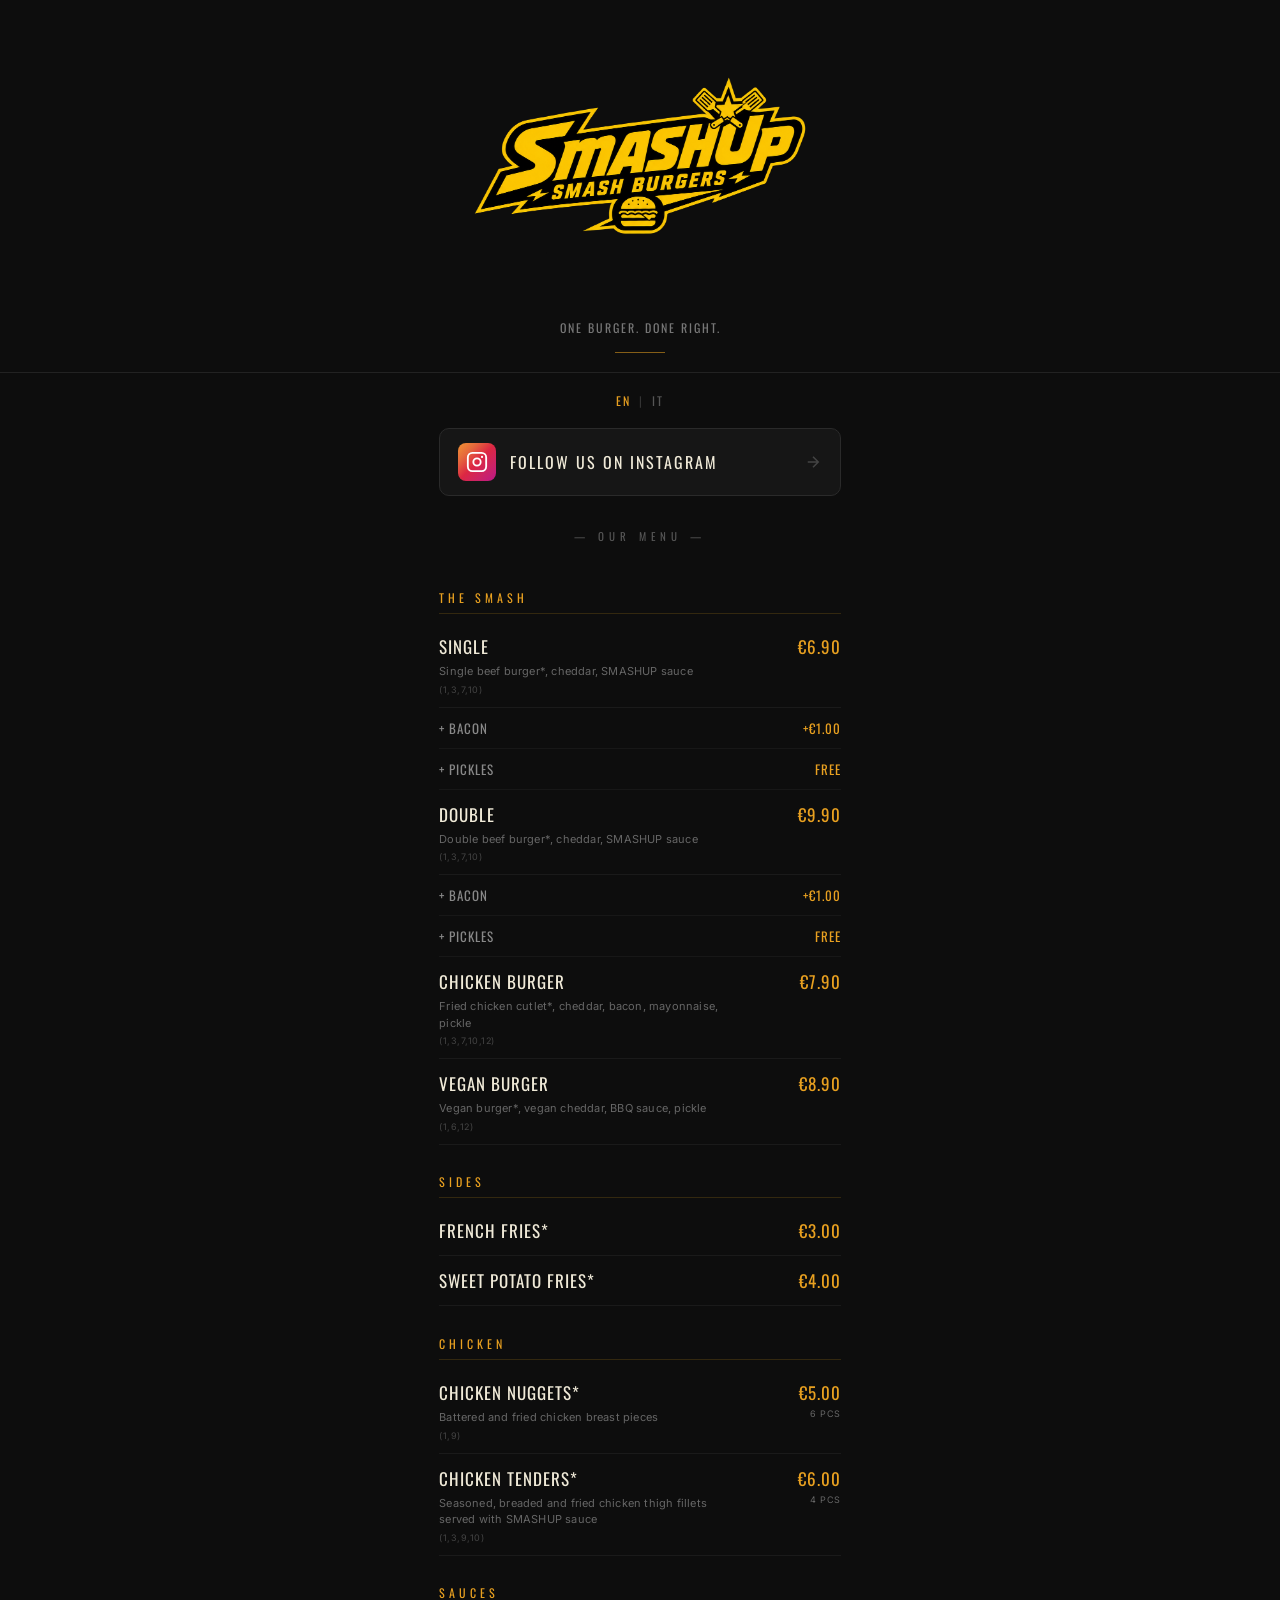
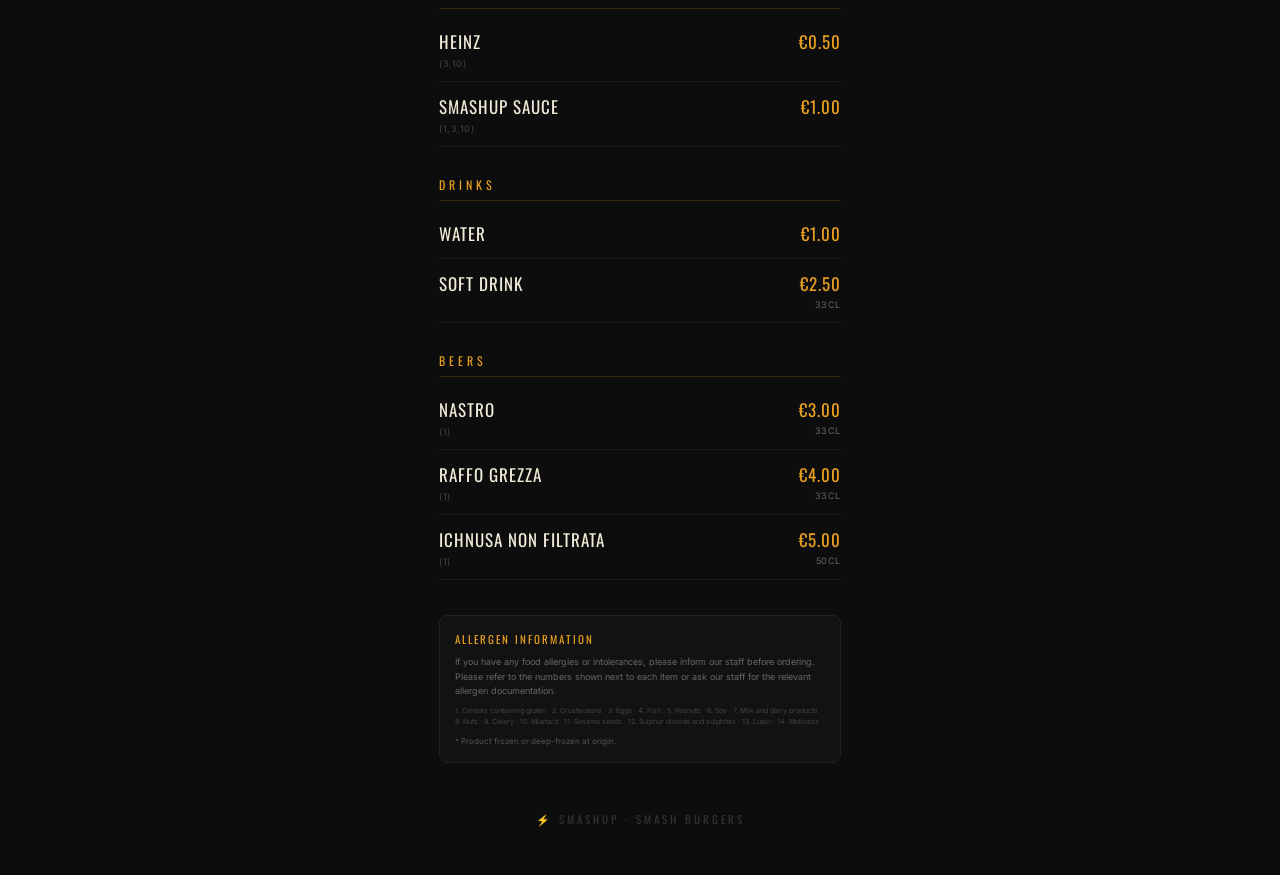
==== index.html @ f59c8214 "Update index.html" ====
<!DOCTYPE html>
<html lang="en">
<head>
  <!-- Google tag (gtag.js) -->
<script async src="https://www.googletagmanager.com/gtag/js?id=G-MH61ZCXM0J"></script>

<script>
  window.dataLayer = window.dataLayer || [];

  function gtag(){
    dataLayer.push(arguments);
  }

  gtag('js', new Date());
  gtag('config', 'G-MH61ZCXM0J');
</script>
  <meta charset="UTF-8" />
  <meta name="viewport" content="width=device-width, initial-scale=1.0" />

  <title>SmashUp — Smash Burgers</title>

  <meta
    name="description"
    content="SmashUp Smash Burgers — Menu and contacts"
  />

  <link rel="preconnect" href="https://fonts.googleapis.com" />
  <link rel="preconnect" href="https://fonts.gstatic.com" crossorigin />

  <link
    href="https://fonts.googleapis.com/css2?family=Oswald:wght@500;600;700&family=Inter:wght@400;500&display=swap"
    rel="stylesheet"
  />

  <style>

    /* =========================
       BASE
    ========================= */

    * {
      margin: 0;
      padding: 0;
      box-sizing: border-box;
    }

    html {
      scroll-behavior: smooth;
    }

    body {
      background: #0d0d0d;
      color: #f0ead8;
      font-family: 'Inter', sans-serif;
      min-height: 100vh;
      padding-bottom: 3rem;
    }


    /* =========================
       HERO / LOGO
    ========================= */

    .hero {
      text-align: center;
      padding: 0.5rem 1.2rem 1.2rem;
      border-bottom: 1px solid #222;
      overflow: hidden;
    }

    .main-logo {
      display: block;
      width: min(92%, 390px);
      height: auto;
      margin: -45px auto -55px;
      object-fit: contain;
    }

    .tagline {
      font-family: 'Oswald', sans-serif;
      font-size: 12px;
      color: #777;
      margin-top: 0;
      letter-spacing: 2px;
      text-transform: uppercase;
    }

    .divider {
      width: 50px;
      height: 1px;
      background: #e8a020;
      opacity: 0.55;
      margin: 1rem auto 0;
    }


    /* =========================
       LANGUAGE SWITCH
    ========================= */

    .language-switch {
      display: flex;
      justify-content: center;
      align-items: center;
      gap: 8px;
      margin: 1.2rem auto 0;

      font-family: 'Oswald', sans-serif;
      font-size: 12px;
      letter-spacing: 2px;
    }

    .lang-btn {
      background: transparent;
      border: none;
      color: #555;

      font-family: 'Oswald', sans-serif;
      font-size: 12px;
      letter-spacing: 2px;

      cursor: pointer;

      transition: color 0.2s;
    }

    .lang-btn:hover,
    .lang-btn.active {
      color: #e8a020;
    }

    .lang-separator {
      color: #333;
    }


    /* =========================
       LINKS
    ========================= */

    .links {
      max-width: 440px;
      margin: 1.2rem auto 0;
      padding: 0 1.2rem;

      display: flex;
      flex-direction: column;
      gap: 12px;
    }

    .btn {
      display: flex;
      align-items: center;
      gap: 14px;

      background: #161616;
      border: 1px solid #2a2a2a;
      border-radius: 10px;

      padding: 14px 18px;

      text-decoration: none;
      color: #f0ead8;

      transition:
        border-color 0.2s,
        background 0.2s,
        transform 0.2s;
    }

    .btn:hover {
      border-color: #e8a020;
      background: #1b1b1b;
      transform: translateY(-1px);
    }

    .btn-icon {
      width: 38px;
      height: 38px;
      border-radius: 8px;

      display: flex;
      align-items: center;
      justify-content: center;

      flex-shrink: 0;
    }

    .btn-icon.ig {
      background: linear-gradient(
        135deg,
        #f09433,
        #e6683c,
        #dc2743,
        #cc2366,
        #bc1888
      );
    }

    .btn-label {
      font-family: 'Oswald', sans-serif;
      font-size: 16px;
      letter-spacing: 2px;
      flex: 1;
    }

    .btn-arrow {
      color: #444;
      transition: color 0.2s;
    }

    .btn:hover .btn-arrow {
      color: #e8a020;
    }


    /* =========================
       MENU
    ========================= */

    .menu-wrap {
      max-width: 440px;
      margin: 0 auto;
      padding: 0 1.2rem;
    }

    .section-label {
      text-align: center;

      font-family: 'Oswald', sans-serif;
      font-size: 11px;
      letter-spacing: 5px;

      color: #555;

      padding: 2rem 0 1rem;
    }

    .category {
      font-family: 'Oswald', sans-serif;
      font-size: 12px;
      letter-spacing: 4px;

      color: #e8a020;

      margin: 1.8rem 0 0.5rem;
      padding-bottom: 7px;

      border-bottom: 1px solid #33280f;
    }

    .item {
      display: flex;
      justify-content: space-between;
      align-items: flex-start;

      gap: 15px;

      padding: 12px 0;

      border-bottom: 1px solid #1a1a1a;
    }

    .item-info {
      flex: 1;
    }

    .item-name {
      font-family: 'Oswald', sans-serif;
      font-size: 17px;
      letter-spacing: 1px;

      color: #f0ead8;
    }

    .item-desc {
      font-size: 11px;
      color: #666;

      margin-top: 4px;

      letter-spacing: 0.2px;
      line-height: 1.5;

      max-width: 300px;
    }

    .allergens {
      font-size: 9px;
      color: #444;

      margin-top: 4px;

      letter-spacing: 0.5px;
    }

    .item-price {
      font-family: 'Oswald', sans-serif;
      font-size: 17px;

      color: #e8a020;

      letter-spacing: 1px;

      flex-shrink: 0;
      white-space: nowrap;
    }

    .item-qty {
      display: block;

      font-family: 'Inter', sans-serif;
      font-size: 9px;

      color: #666;

      text-align: right;

      margin-top: 3px;

      letter-spacing: 0.5px;
    }


    /* =========================
       EXTRAS
    ========================= */

    .extra-row {
      display: flex;
      justify-content: space-between;
      align-items: center;

      font-family: 'Oswald', sans-serif;
      font-size: 13px;

      color: #888;

      padding: 10px 0;

      border-bottom: 1px solid #171717;

      letter-spacing: 1px;
    }

    .extra-price {
      color: #e8a020;
    }


    /* =========================
       ALLERGEN INFO
    ========================= */

    .allergen-box {
      margin-top: 2.2rem;

      padding: 15px;

      background: #121212;

      border: 1px solid #222;
      border-radius: 8px;
    }

    .allergen-title {
      font-family: 'Oswald', sans-serif;

      color: #e8a020;

      font-size: 11px;
      letter-spacing: 2px;

      margin-bottom: 8px;
    }

    .allergen-text {
      color: #666;

      font-size: 9px;
      line-height: 1.6;
    }

    /* Legenda più piccola */

    .allergen-legend {
      color: #444;

      font-size: 7px;
      line-height: 1.45;

      margin-top: 8px;

      letter-spacing: 0;
    }

    .frozen-note {
      color: #555;

      font-size: 8px;
      line-height: 1.4;

      margin-top: 9px;
    }


    /* =========================
       FOOTER
    ========================= */

    footer {
      text-align: center;

      margin-top: 3rem;

      font-family: 'Oswald', sans-serif;
      font-size: 11px;

      letter-spacing: 3px;

      color: #333;
    }

    footer span {
      color: #e8a020;
    }


    /* =========================
       MOBILE
    ========================= */

    @media (max-width: 480px) {

      .hero {
        padding-top: 0.3rem;
      }

      .main-logo {
        width: 92%;
        max-width: 370px;

        margin: -40px auto -55px;
      }

      .menu-wrap,
      .links {
        padding-left: 1rem;
        padding-right: 1rem;
      }

      .item-desc {
        max-width: 250px;
      }

      .allergen-legend {
        font-size: 6.5px;
        line-height: 1.4;
      }

    }

  </style>
</head>


<body>


  <!-- =========================
       HERO
  ========================== -->

  <header class="hero">

    <img
      src="smashup-logo.png"
      alt="SmashUp Smash Burgers"
      class="main-logo"
    />

    <p class="tagline">
      ONE BURGER. DONE RIGHT.
    </p>

    <div class="divider"></div>

  </header>


  <!-- =========================
       LANGUAGE
  ========================== -->

  <div class="language-switch">

    <button
      class="lang-btn active"
      id="lang-en"
      type="button"
      onclick="setLanguage('en')"
    >
      EN
    </button>

    <span class="lang-separator">
      |
    </span>

    <button
      class="lang-btn"
      id="lang-it"
      type="button"
      onclick="setLanguage('it')"
    >
      IT
    </button>

  </div>


  <!-- =========================
       INSTAGRAM
  ========================== -->

  <div class="links">

    <a
      class="btn"
      href="https://www.instagram.com/smashupmartina"
      target="_blank"
      rel="noopener"
    >

      <div class="btn-icon ig">

        <svg
          width="22"
          height="22"
          viewBox="0 0 24 24"
          fill="none"
          stroke="white"
          stroke-width="2"
        >

          <rect
            x="2"
            y="2"
            width="20"
            height="20"
            rx="5"
            ry="5"
          />

          <circle
            cx="12"
            cy="12"
            r="4"
          />

          <circle
            cx="17.5"
            cy="6.5"
            r="1.2"
            fill="white"
            stroke="none"
          />

        </svg>

      </div>


      <span
        class="btn-label"
        data-en="FOLLOW US ON INSTAGRAM"
        data-it="SEGUICI SU INSTAGRAM"
      >
        FOLLOW US ON INSTAGRAM
      </span>


      <svg
        class="btn-arrow"
        width="18"
        height="18"
        viewBox="0 0 24 24"
        fill="none"
        stroke="currentColor"
        stroke-width="2"
      >

        <path d="M5 12h14M12 5l7 7-7 7"/>

      </svg>

    </a>

  </div>


  <!-- =========================
       MENU
  ========================== -->

  <main class="menu-wrap">

    <p
      class="section-label"
      data-en="— OUR MENU —"
      data-it="— IL NOSTRO MENU —"
    >
      — OUR MENU —
    </p>


    <!-- =========================
         THE SMASH
    ========================== -->

    <div class="category">
      THE SMASH
    </div>


    <!-- =========================
         SINGLE
    ========================== -->

    <div class="item">

      <div class="item-info">

        <div class="item-name">
          SINGLE
        </div>

        <div
          class="item-desc"
          data-en="Single beef burger*, cheddar, SMASHUP sauce"
          data-it="Burger single*, cheddar, salsa SMASHUP"
        >
          Single beef burger*, cheddar, SMASHUP sauce
        </div>

        <div class="allergens">
          (1,3,7,10)
        </div>

      </div>


      <div class="item-price">
        €6.90
      </div>

    </div>


    <!-- SINGLE EXTRAS -->

    <div class="extra-row">

      <span>
        + BACON
      </span>

      <span class="extra-price">
        +€1.00
      </span>

    </div>


    <div class="extra-row">

      <span>
        + PICKLES
      </span>

      <span class="extra-price">
        FREE
      </span>

    </div>


    <!-- =========================
         DOUBLE
    ========================== -->

    <div class="item">

      <div class="item-info">

        <div class="item-name">
          DOUBLE
        </div>

        <div
          class="item-desc"
          data-en="Double beef burger*, cheddar, SMASHUP sauce"
          data-it="Burger double*, cheddar, salsa SMASHUP"
        >
          Double beef burger*, cheddar, SMASHUP sauce
        </div>

        <div class="allergens">
          (1,3,7,10)
        </div>

      </div>


      <div class="item-price">
        €9.90
      </div>

    </div>


    <!-- DOUBLE EXTRAS -->

    <div class="extra-row">

      <span>
        + BACON
      </span>

      <span class="extra-price">
        +€1.00
      </span>

    </div>


    <div class="extra-row">

      <span>
        + PICKLES
      </span>

      <span class="extra-price">
        FREE
      </span>

    </div>


    <!-- =========================
         CHICKEN BURGER
    ========================== -->

    <div class="item">

      <div class="item-info">

        <div class="item-name">
          CHICKEN BURGER
        </div>

        <div
          class="item-desc"
          data-en="Fried chicken cutlet*, cheddar, bacon, mayonnaise, pickle"
          data-it="Cotoletta di pollo fritta*, cheddar, bacon, maionese, cetriolino sott'aceto"
        >
          Fried chicken cutlet*, cheddar, bacon, mayonnaise, pickle
        </div>

        <div class="allergens">
          (1,3,7,10,12)
        </div>

      </div>


      <div class="item-price">
        €7.90
      </div>

    </div>


    <!-- =========================
         VEGAN BURGER
    ========================== -->

    <div class="item">

      <div class="item-info">

        <div class="item-name">
          VEGAN BURGER
        </div>

        <div
          class="item-desc"
          data-en="Vegan burger*, vegan cheddar, BBQ sauce, pickle"
          data-it="Burger vegano*, cheddar vegano, salsa BBQ, cetriolino sott'aceto"
        >
          Vegan burger*, vegan cheddar, BBQ sauce, pickle
        </div>

        <div class="allergens">
          (1,6,12)
        </div>

      </div>


      <div class="item-price">
        €8.90
      </div>

    </div>


    <!-- =========================
         SIDES
    ========================== -->

    <div
      class="category"
      data-en="SIDES"
      data-it="CONTORNI"
    >
      SIDES
    </div>


    <!-- FRENCH FRIES -->

    <div class="item">

      <div class="item-info">

        <div
          class="item-name"
          data-en="FRENCH FRIES*"
          data-it="PATATINE FRITTE*"
        >
          FRENCH FRIES*
        </div>

      </div>


      <div class="item-price">
        €3.00
      </div>

    </div>


    <!-- SWEET POTATO FRIES -->

    <div class="item">

      <div class="item-info">

        <div
          class="item-name"
          data-en="SWEET POTATO FRIES*"
          data-it="PATATE DOLCI FRITTE*"
        >
          SWEET POTATO FRIES*
        </div>

      </div>


      <div class="item-price">
        €4.00
      </div>

    </div>


    <!-- =========================
         CHICKEN
    ========================== -->

    <div
      class="category"
      data-en="CHICKEN"
      data-it="POLLO"
    >
      CHICKEN
    </div>


    <!-- CHICKEN NUGGETS -->

    <div class="item">

      <div class="item-info">

        <div class="item-name">
          CHICKEN NUGGETS*
        </div>

        <div
          class="item-desc"
          data-en="Battered and fried chicken breast pieces"
          data-it="Pezzi di petto di pollo pastellati e fritti"
        >
          Battered and fried chicken breast pieces
        </div>

        <div class="allergens">
          (1,9)
        </div>

      </div>


      <div class="item-price">

        €5.00

        <span
          class="item-qty"
          data-en="6 PCS"
          data-it="6 PZ"
        >
          6 PCS
        </span>

      </div>

    </div>


    <!-- CHICKEN TENDERS -->

    <div class="item">

      <div class="item-info">

        <div class="item-name">
          CHICKEN TENDERS*
        </div>

        <div
          class="item-desc"
          data-en="Seasoned, breaded and fried chicken thigh fillets served with SMASHUP sauce"
          data-it="Filetti di sovracoscia di pollo, speziati, impanati e fritti serviti con salsa SMASHUP"
        >
          Seasoned, breaded and fried chicken thigh fillets served with SMASHUP sauce
        </div>

        <div class="allergens">
          (1,3,9,10)
        </div>

      </div>


      <div class="item-price">

        €6.00

        <span
          class="item-qty"
          data-en="4 PCS"
          data-it="4 PZ"
        >
          4 PCS
        </span>

      </div>

    </div>


    <!-- =========================
         SAUCES
    ========================== -->

    <div
      class="category"
      data-en="SAUCES"
      data-it="SALSE"
    >
      SAUCES
    </div>


    <!-- HEINZ -->

    <div class="item">

      <div class="item-info">

        <div class="item-name">
          HEINZ
        </div>

        <div class="allergens">
          (3,10)
        </div>

      </div>


      <div class="item-price">
        €0.50
      </div>

    </div>


    <!-- SMASHUP SAUCE -->

    <div class="item">

      <div class="item-info">

        <div class="item-name">
          SMASHUP SAUCE
        </div>

        <div class="allergens">
          (1,3,10)
        </div>

      </div>


      <div class="item-price">
        €1.00
      </div>

    </div>


    <!-- =========================
         DRINKS
    ========================== -->

    <div
      class="category"
      data-en="DRINKS"
      data-it="BEVANDE"
    >
      DRINKS
    </div>


    <!-- WATER -->

    <div class="item">

      <div
        class="item-name"
        data-en="WATER"
        data-it="ACQUA"
      >
        WATER
      </div>


      <div class="item-price">
        €1.00
      </div>

    </div>


    <!-- SOFT DRINK -->

    <div class="item">

      <div
        class="item-name"
        data-en="SOFT DRINK"
        data-it="BIBITA"
      >
        SOFT DRINK
      </div>


      <div class="item-price">

        €2.50

        <span class="item-qty">
          33CL
        </span>

      </div>

    </div>


    <!-- =========================
         BEERS
    ========================== -->

    <div
      class="category"
      data-en="BEERS"
      data-it="BIRRE"
    >
      BEERS
    </div>


    <!-- NASTRO -->

    <div class="item">

      <div class="item-info">

        <div class="item-name">
          NASTRO
        </div>

        <div class="allergens">
          (1)
        </div>

      </div>


      <div class="item-price">

        €3.00

        <span class="item-qty">
          33CL
        </span>

      </div>

    </div>


    <!-- RAFFO GREZZA -->

    <div class="item">

      <div class="item-info">

        <div class="item-name">
          RAFFO GREZZA
        </div>

        <div class="allergens">
          (1)
        </div>

      </div>


      <div class="item-price">

        €4.00

        <span class="item-qty">
          33CL
        </span>

      </div>

    </div>


    <!-- ICHNUSA -->

    <div class="item">

      <div class="item-info">

        <div class="item-name">
          ICHNUSA NON FILTRATA
        </div>

        <div class="allergens">
          (1)
        </div>

      </div>


      <div class="item-price">

        €5.00

        <span class="item-qty">
          50CL
        </span>

      </div>

    </div>


    <!-- =========================
         ALLERGEN INFORMATION
    ========================== -->

    <div class="allergen-box">


      <div
        class="allergen-title"
        data-en="ALLERGEN INFORMATION"
        data-it="INFORMAZIONI SUGLI ALLERGENI"
      >
        ALLERGEN INFORMATION
      </div>


      <div
        class="allergen-text"
        data-en="If you have any food allergies or intolerances, please inform our staff before ordering. Please refer to the numbers shown next to each item or ask our staff for the relevant allergen documentation."
        data-it="Se hai allergie o intolleranze alimentari, informa il personale prima di ordinare. Per conoscere gli allergeni presenti in ciascun piatto, consulta i numeri indicati accanto al piatto oppure chiedi al personale la relativa documentazione."
      >
        If you have any food allergies or intolerances, please inform our staff before ordering. Please refer to the numbers shown next to each item or ask our staff for the relevant allergen documentation.
      </div>


      <div
        class="allergen-legend"

        data-en="1. Cereals containing gluten · 2. Crustaceans · 3. Eggs · 4. Fish · 5. Peanuts · 6. Soy · 7. Milk and dairy products · 8. Nuts · 9. Celery · 10. Mustard · 11. Sesame seeds · 12. Sulphur dioxide and sulphites · 13. Lupin · 14. Molluscs"

        data-it="1. Cereali contenenti glutine · 2. Crostacei · 3. Uova · 4. Pesce · 5. Arachidi · 6. Soia · 7. Latte e prodotti a base di latte (incluso il lattosio) · 8. Frutta a guscio · 9. Sedano · 10. Senape · 11. Semi di sesamo · 12. Anidride solforosa e solfiti · 13. Lupini · 14. Molluschi"
      >

        1. Cereals containing gluten ·
        2. Crustaceans ·
        3. Eggs ·
        4. Fish ·
        5. Peanuts ·
        6. Soy ·
        7. Milk and dairy products ·
        8. Nuts ·
        9. Celery ·
        10. Mustard ·
        11. Sesame seeds ·
        12. Sulphur dioxide and sulphites ·
        13. Lupin ·
        14. Molluscs

      </div>


      <div
        class="frozen-note"

        data-en="* Product frozen or deep-frozen at origin."

        data-it="* Il prodotto contrassegnato con asterisco è congelato o surgelato all'origine."
      >
        * Product frozen or deep-frozen at origin.
      </div>

    </div>

  </main>


  <!-- =========================
       FOOTER
  ========================== -->

  <footer>

    <span>⚡</span>

    SMASHUP · SMASH BURGERS

  </footer>


  <!-- =========================
       LANGUAGE SCRIPT
  ========================== -->

  <script>

    function setLanguage(language) {

      const elements =
        document.querySelectorAll('[data-en][data-it]');


      elements.forEach(function(element) {

        element.innerHTML =
          element.getAttribute('data-' + language);

      });


      const englishButton =
        document.getElementById('lang-en');

      const italianButton =
        document.getElementById('lang-it');


      if (language === 'en') {

        englishButton.classList.add('active');
        italianButton.classList.remove('active');

        document.documentElement.lang = 'en';

      } else {

        italianButton.classList.add('active');
        englishButton.classList.remove('active');

        document.documentElement.lang = 'it';

      }

    }


    /* English default */

    setLanguage('en');

  </script>


</body>
</html>
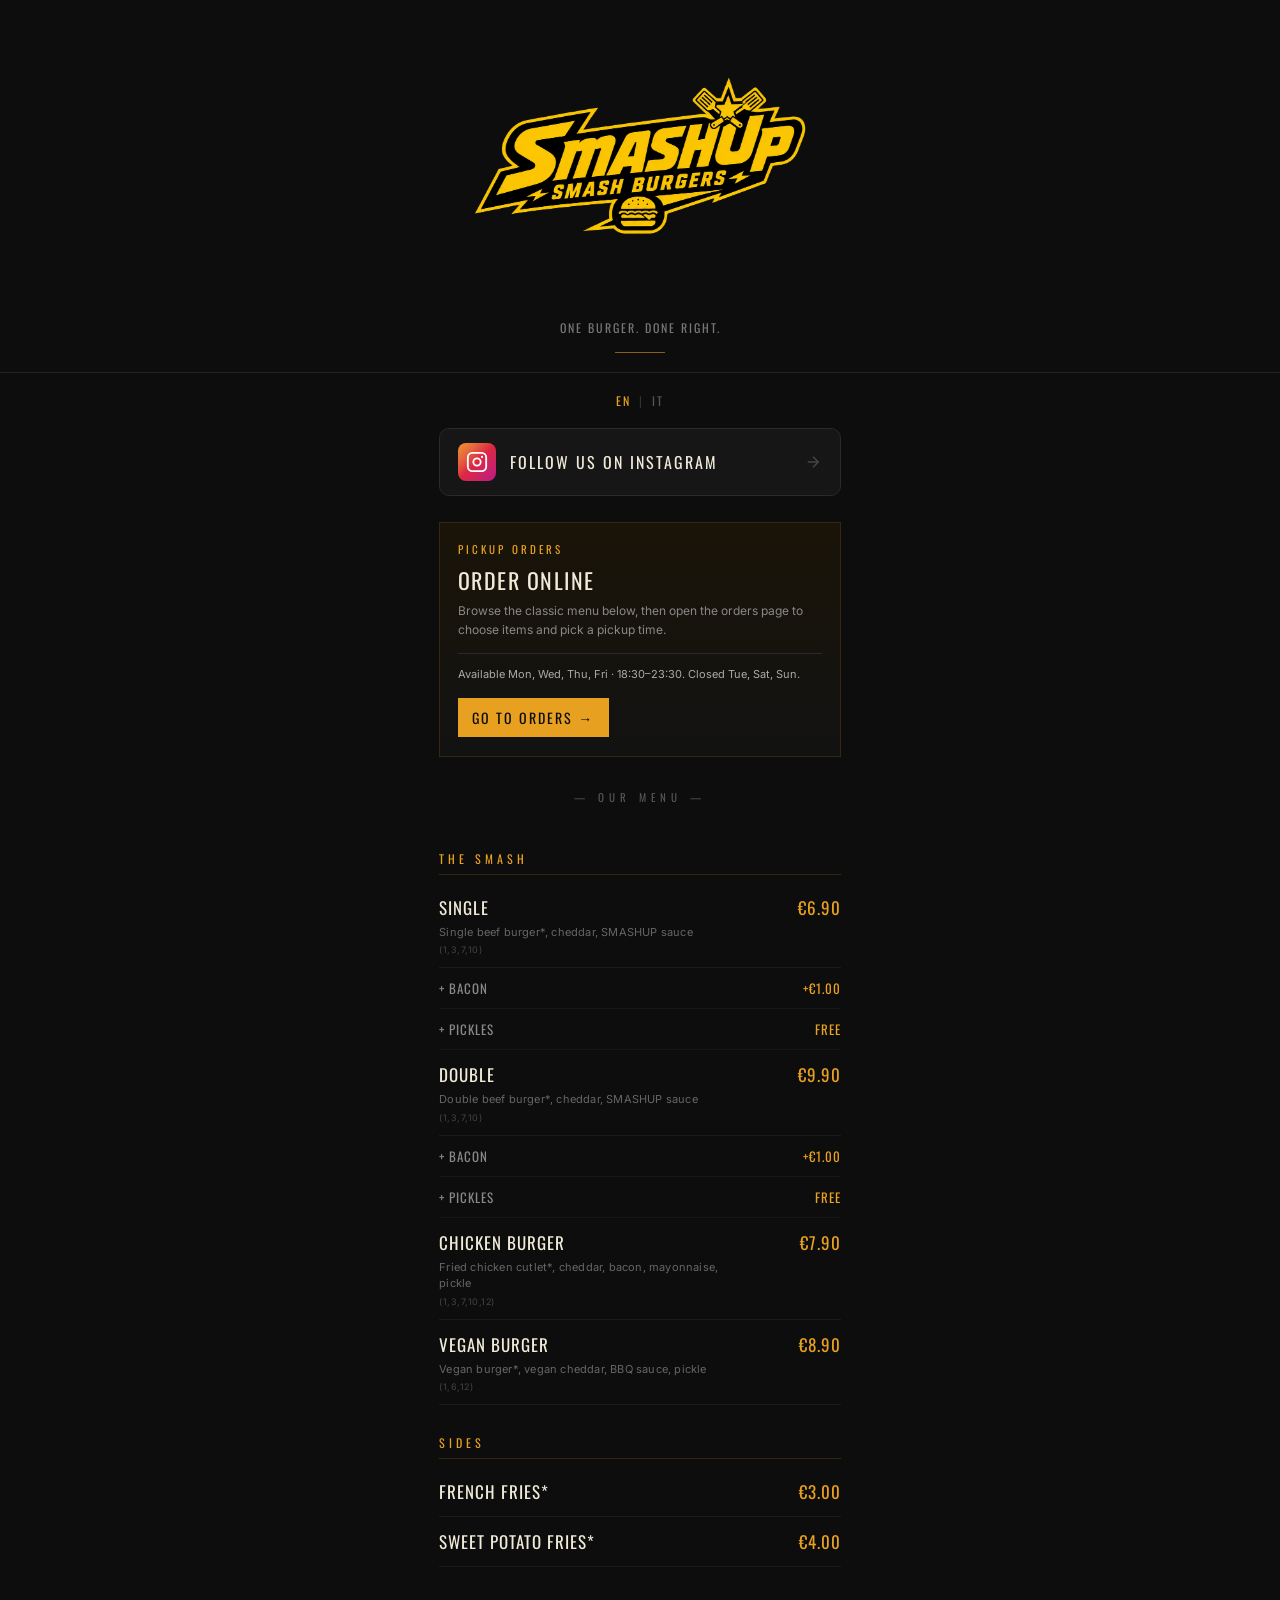
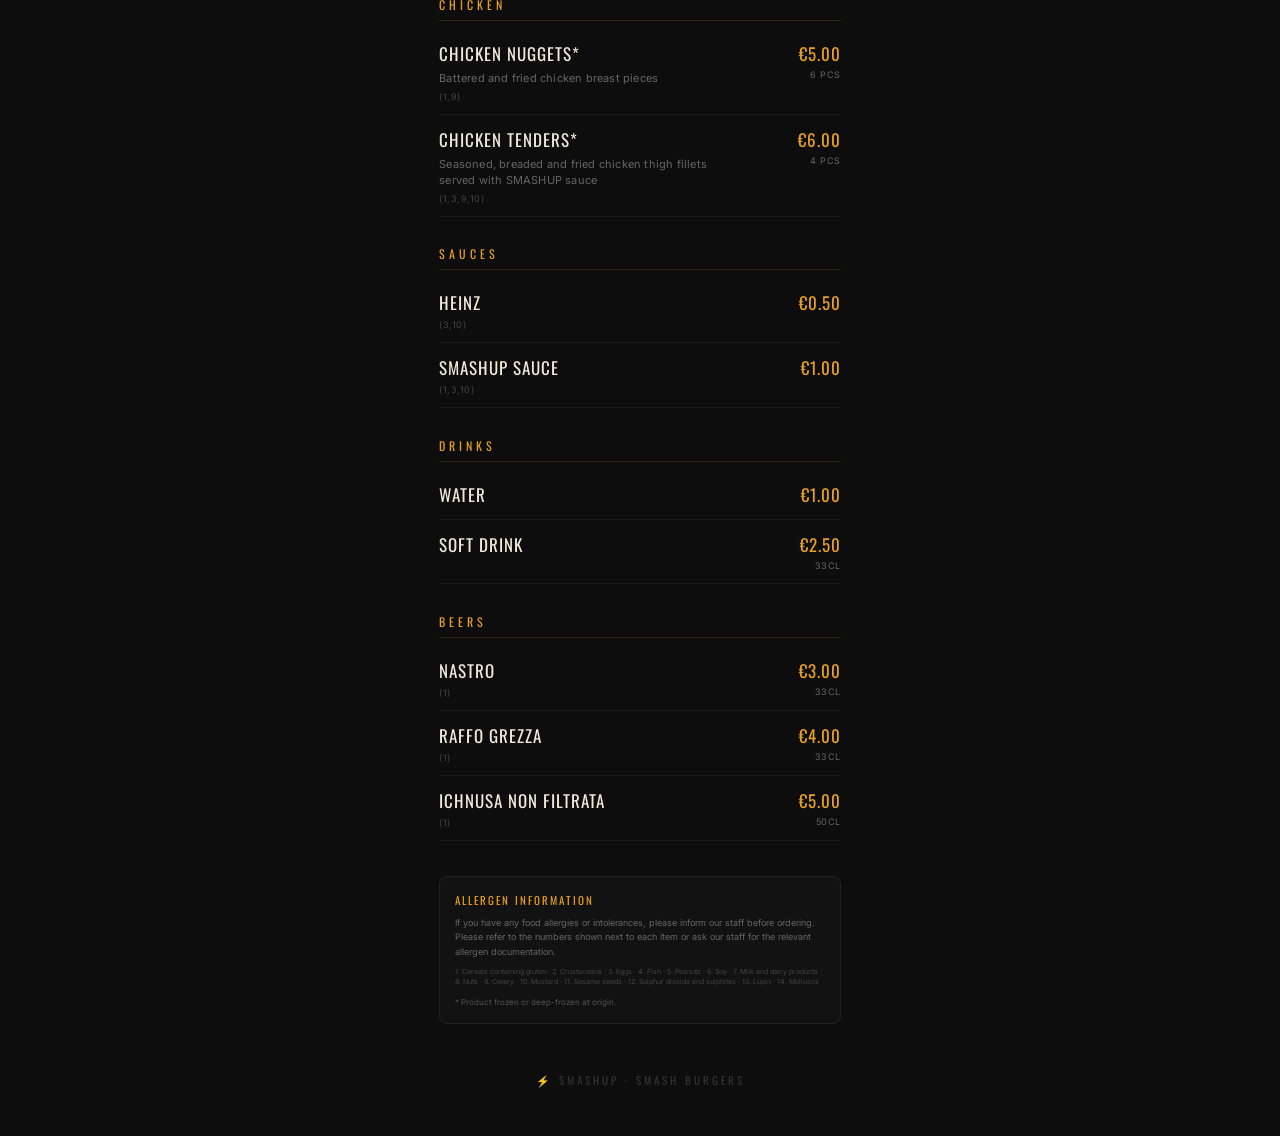
==== commit 97d8d759: "Add online orders section and pickup order pages. Keep the classic menu on the homepage and link to " ====
--- a/index.html
+++ b/index.html
@@ -213,6 +213,97 @@
       color: #e8a020;
     }
 
+    .btn-icon.order {
+      background: #e8a020;
+      color: #0d0d0d;
+    }
+
+    .btn-label-stack {
+      flex: 1;
+      display: flex;
+      flex-direction: column;
+      gap: 3px;
+      min-width: 0;
+    }
+
+    .btn-sub {
+      font-family: 'Inter', sans-serif;
+      font-size: 10px;
+      letter-spacing: 0.6px;
+      color: #888;
+    }
+
+
+
+    /* =========================
+       ORDINI ONLINE (sezione dedicata)
+    ========================= */
+
+    .order-section {
+      max-width: 440px;
+      margin: 1.6rem auto 0;
+      padding: 0 1.2rem;
+    }
+
+    .order-card {
+      display: block;
+      text-decoration: none;
+      color: inherit;
+      border: 1px solid #33280f;
+      background: linear-gradient(180deg, #1a1408 0%, #121212 100%);
+      padding: 1.15rem 1.1rem 1.2rem;
+      transition: border-color 0.2s, transform 0.15s;
+    }
+
+    .order-card:hover {
+      border-color: #e8a020;
+      transform: translateY(-1px);
+    }
+
+    .order-card-kicker {
+      font-family: 'Oswald', sans-serif;
+      font-size: 11px;
+      letter-spacing: 3px;
+      color: #e8a020;
+      text-transform: uppercase;
+      margin-bottom: 0.45rem;
+    }
+
+    .order-card-title {
+      font-family: 'Oswald', sans-serif;
+      font-size: 22px;
+      letter-spacing: 1.5px;
+      color: #f0ead8;
+      margin-bottom: 0.35rem;
+    }
+
+    .order-card-text {
+      font-size: 12px;
+      line-height: 1.55;
+      color: #888;
+      margin-bottom: 0.85rem;
+    }
+
+    .order-card-meta {
+      font-size: 11px;
+      line-height: 1.5;
+      color: #aaa;
+      margin-bottom: 1rem;
+      padding-top: 0.75rem;
+      border-top: 1px solid #2a2a2a;
+    }
+
+    .order-card-cta {
+      display: inline-flex;
+      align-items: center;
+      gap: 8px;
+      font-family: 'Oswald', sans-serif;
+      font-size: 14px;
+      letter-spacing: 2px;
+      color: #0d0d0d;
+      background: #e8a020;
+      padding: 0.55rem 0.9rem;
+    }
 
     /* =========================
        MENU
@@ -597,6 +688,41 @@
     </a>
 
   </div>
+
+
+  <!-- =========================
+       ORDINI ONLINE (sezione a parte)
+  ========================== -->
+
+  <section class="order-section" aria-label="Online orders">
+    <a class="order-card" href="order.html">
+      <div
+        class="order-card-kicker"
+        data-en="Pickup orders"
+        data-it="Ordini asporto"
+      >Pickup orders</div>
+      <div
+        class="order-card-title"
+        data-en="ORDER ONLINE"
+        data-it="ORDINA ONLINE"
+      >ORDER ONLINE</div>
+      <p
+        class="order-card-text"
+        data-en="Browse the classic menu below, then open the orders page to choose items and pick a pickup time."
+        data-it="Sfoglia il menu classico qui sotto, poi apri la pagina ordini per scegliere cosa prendere e l'orario di ritiro."
+      >Browse the classic menu below, then open the orders page to choose items and pick a pickup time.</p>
+      <p
+        class="order-card-meta"
+        data-en="Available Mon, Wed, Thu, Fri · 18:30–23:30. Closed Tue, Sat, Sun."
+        data-it="Disponibile lun, mer, gio, ven · 18:30–23:30. Chiuso mar, sab, dom."
+      >Available Mon, Wed, Thu, Fri · 18:30–23:30. Closed Tue, Sat, Sun.</p>
+      <span
+        class="order-card-cta"
+        data-en="GO TO ORDERS →"
+        data-it="VAI AGLI ORDINI →"
+      >GO TO ORDERS →</span>
+    </a>
+  </section>
 
 
   <!-- =========================
@@ -1283,6 +1409,10 @@
 
     function setLanguage(language) {
 
+      try {
+        localStorage.setItem('smashup_lang', language);
+      } catch (e) {}
+
       const elements =
         document.querySelectorAll('[data-en][data-it]');
 
@@ -1321,9 +1451,13 @@
     }
 
 
-    /* English default */
-
-    setLanguage('en');
+    /* English default, unless previously chosen */
+
+    var savedLang = 'en';
+    try {
+      savedLang = localStorage.getItem('smashup_lang') || 'en';
+    } catch (e) {}
+    setLanguage(savedLang === 'it' ? 'it' : 'en');
 
   </script>
 
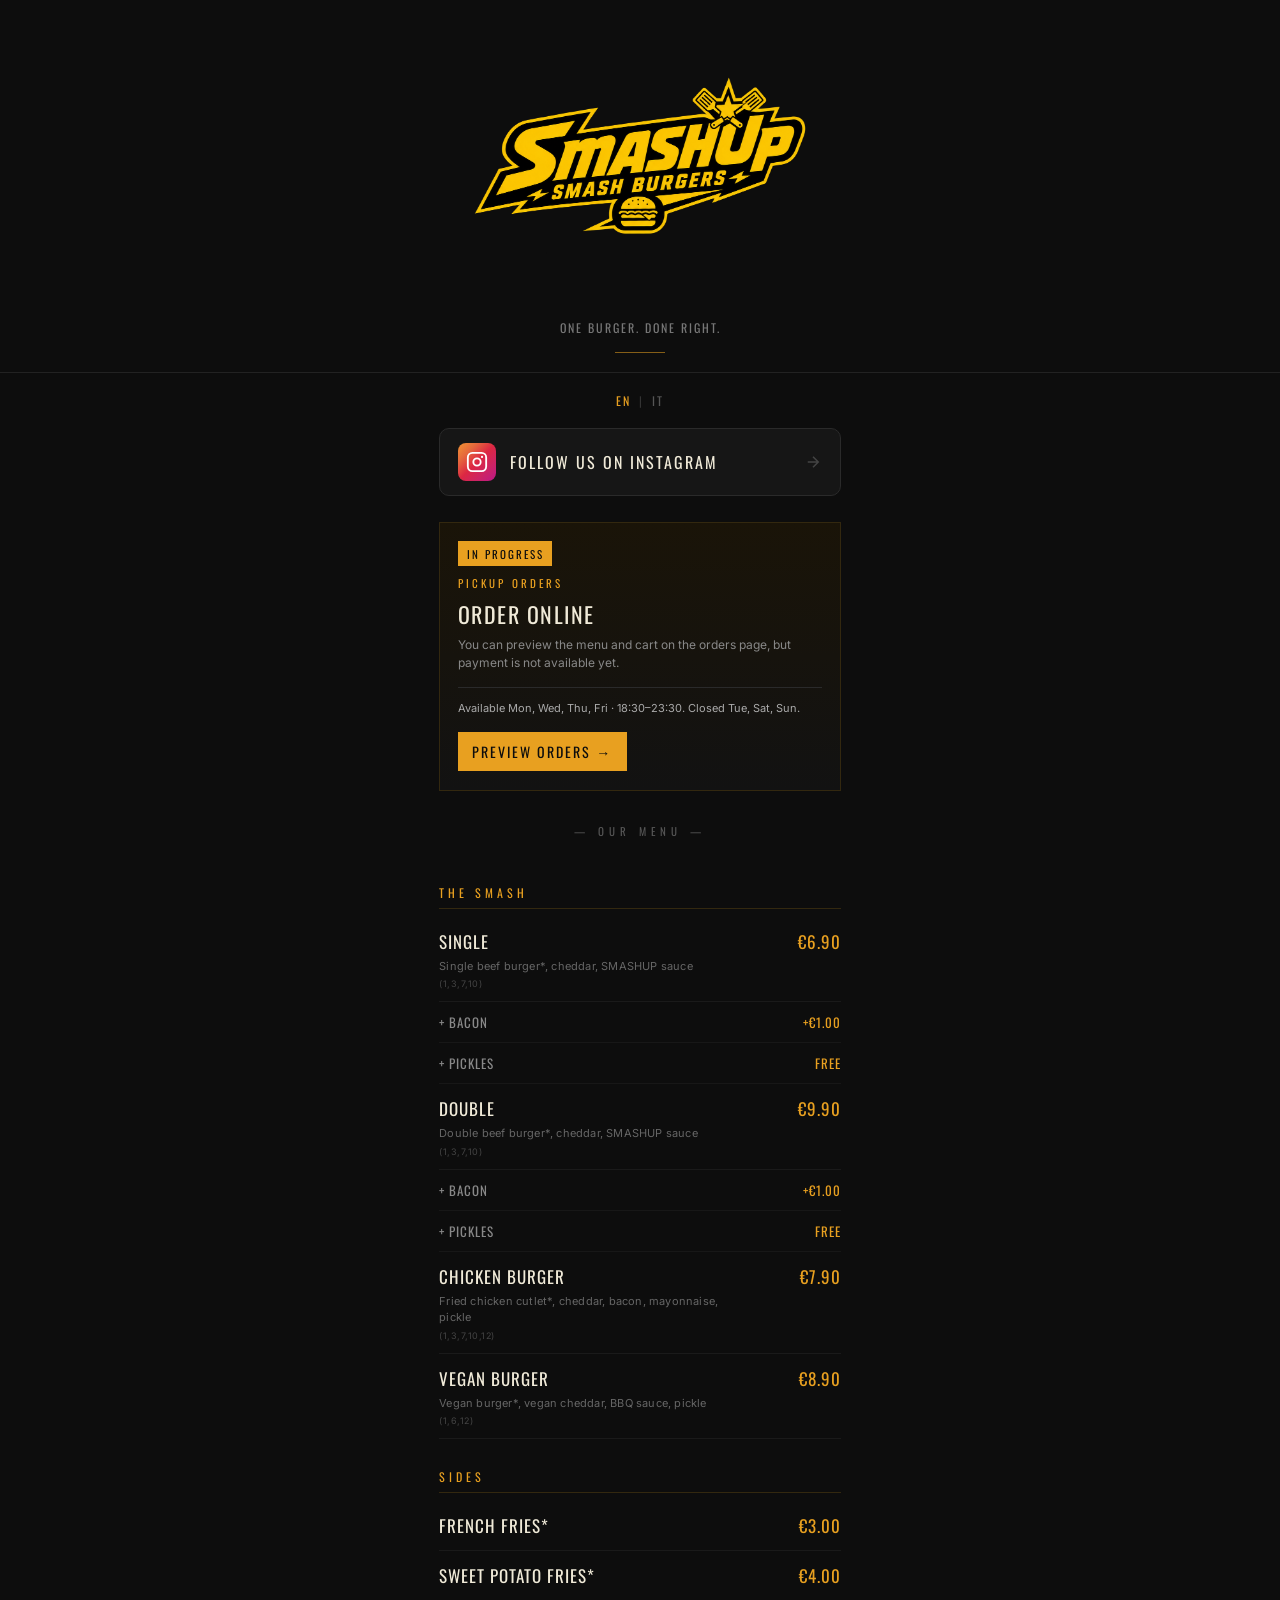
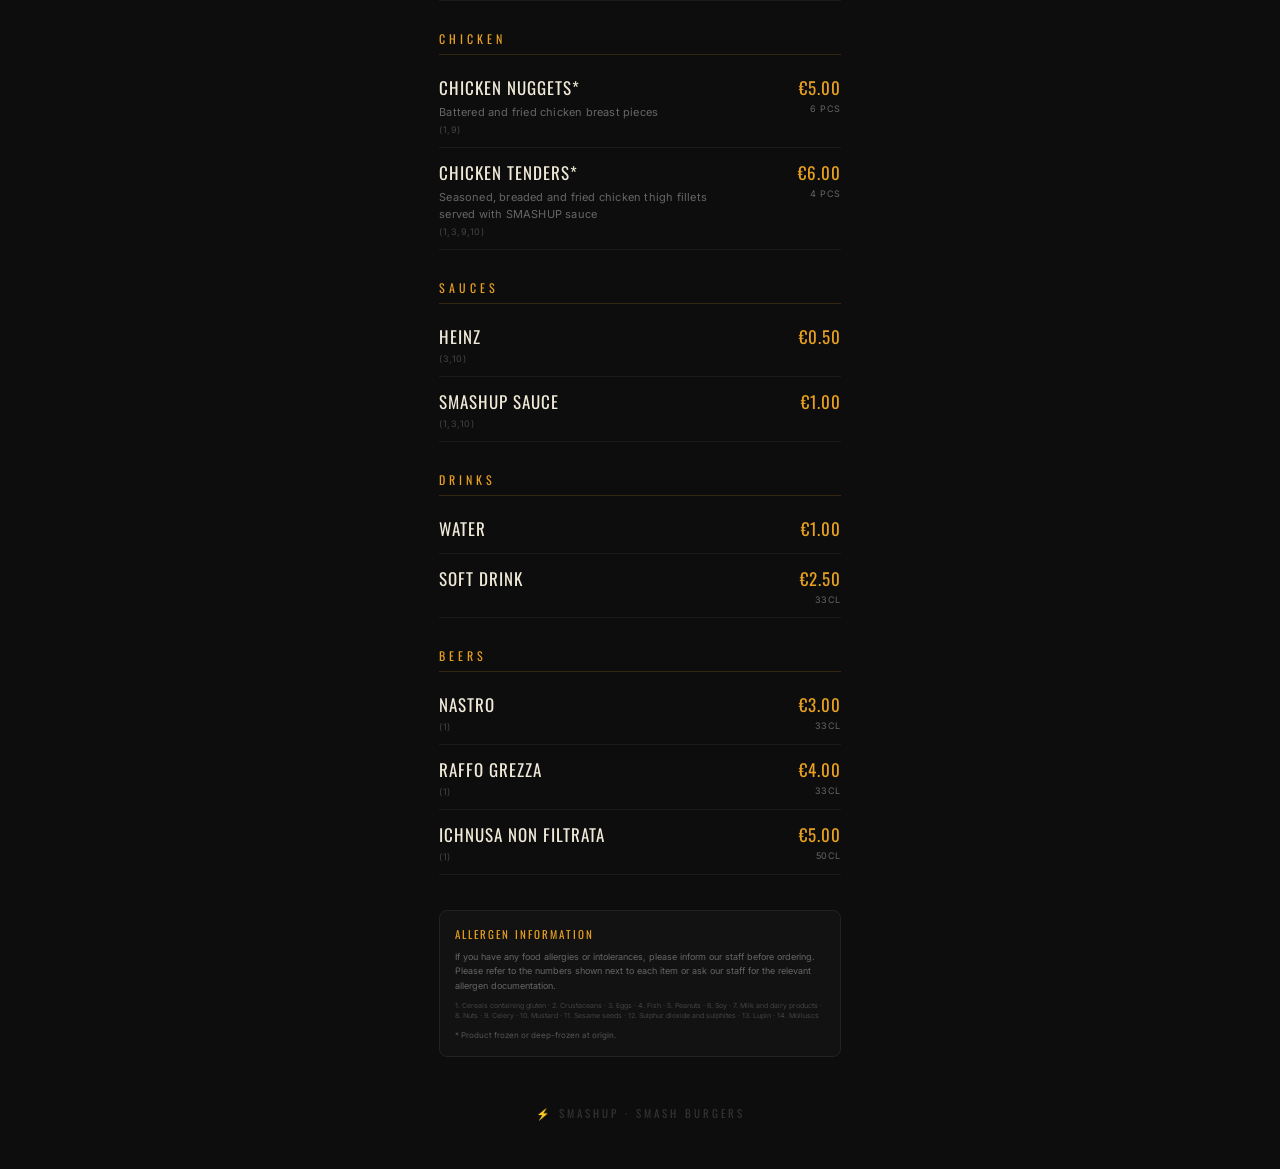
==== commit 946b78c0: "Show In Progress on homepage orders until payments go live. Co-authored-by: Cursor <cursoragent@curs" ====
--- a/index.html
+++ b/index.html
@@ -258,6 +258,19 @@
     .order-card:hover {
       border-color: #e8a020;
       transform: translateY(-1px);
+    }
+
+
+    .order-card-badge {
+      display: inline-block;
+      margin-bottom: 0.55rem;
+      font-family: 'Oswald', sans-serif;
+      font-size: 11px;
+      letter-spacing: 2px;
+      color: #0d0d0d;
+      background: #e8a020;
+      padding: 0.28rem 0.55rem;
+      text-transform: uppercase;
     }
 
     .order-card-kicker {
@@ -696,6 +709,11 @@
 
   <section class="order-section" aria-label="Online orders">
     <a class="order-card" href="order.html">
+      <div
+        class="order-card-badge"
+        data-en="IN PROGRESS"
+        data-it="IN ARRIVO"
+      >IN PROGRESS</div>
       <div
         class="order-card-kicker"
         data-en="Pickup orders"
@@ -708,9 +726,9 @@
       >ORDER ONLINE</div>
       <p
         class="order-card-text"
-        data-en="Browse the classic menu below, then open the orders page to choose items and pick a pickup time."
-        data-it="Sfoglia il menu classico qui sotto, poi apri la pagina ordini per scegliere cosa prendere e l'orario di ritiro."
-      >Browse the classic menu below, then open the orders page to choose items and pick a pickup time.</p>
+        data-en="You can preview the menu and cart on the orders page, but payment is not available yet."
+        data-it="Puoi vedere menu e carrello nella pagina ordini, ma il pagamento non è ancora disponibile."
+      >You can preview the menu and cart on the orders page, but payment is not available yet.</p>
       <p
         class="order-card-meta"
         data-en="Available Mon, Wed, Thu, Fri · 18:30–23:30. Closed Tue, Sat, Sun."
@@ -718,9 +736,9 @@
       >Available Mon, Wed, Thu, Fri · 18:30–23:30. Closed Tue, Sat, Sun.</p>
       <span
         class="order-card-cta"
-        data-en="GO TO ORDERS →"
-        data-it="VAI AGLI ORDINI →"
-      >GO TO ORDERS →</span>
+        data-en="PREVIEW ORDERS →"
+        data-it="ANTEPRIMA ORDINI →"
+      >PREVIEW ORDERS →</span>
     </a>
   </section>
 
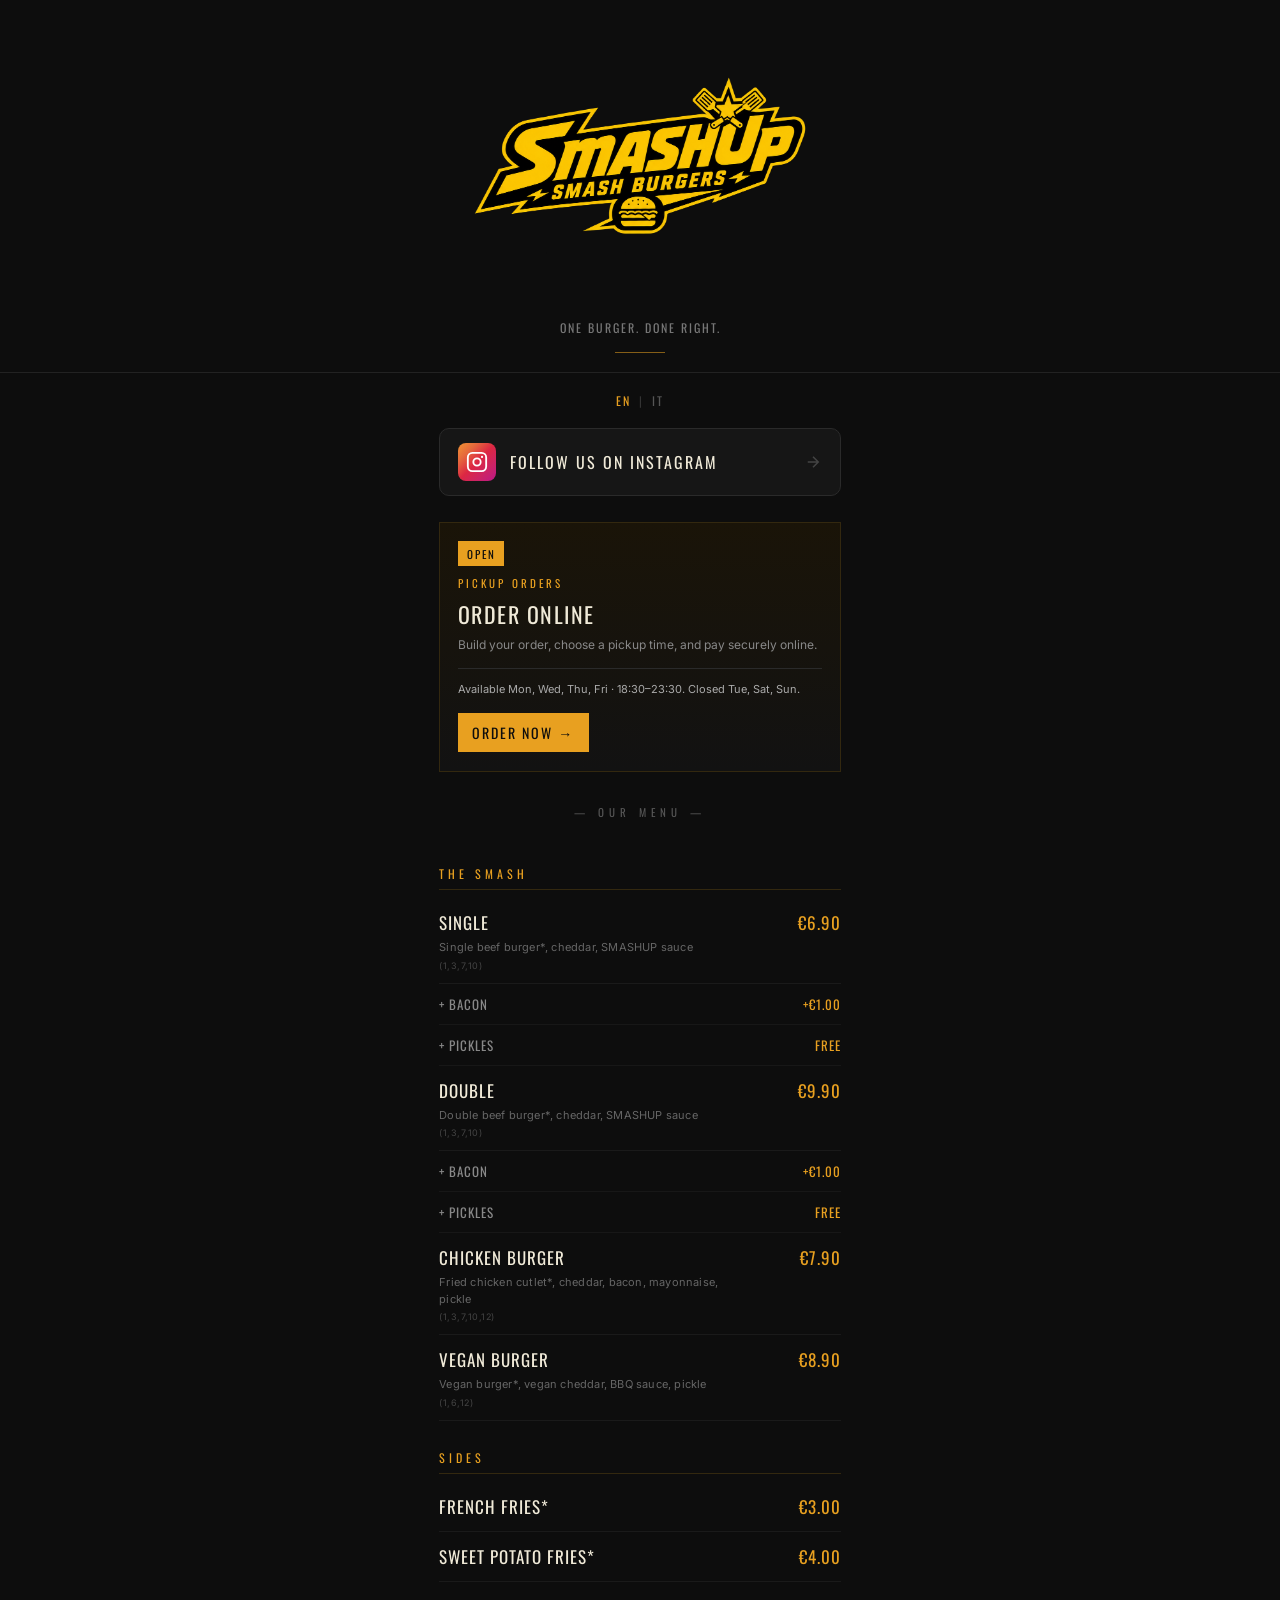
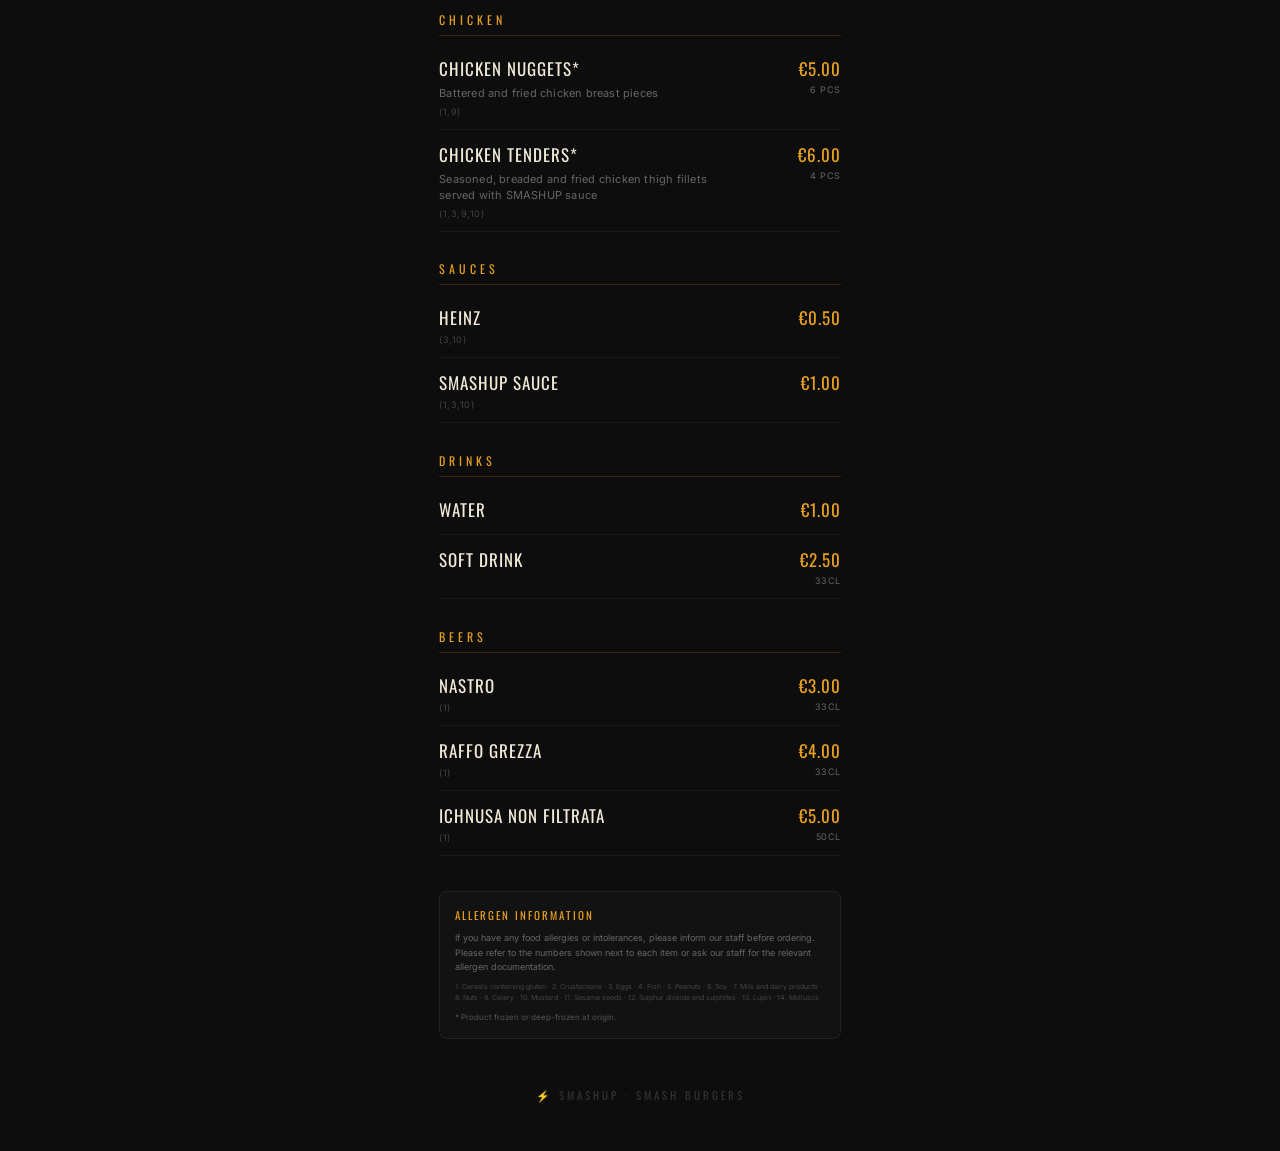
==== commit 25963e34: "Enable live Stripe checkout for online pickup orders. Update homepage CTA and fix pickup slot timezo" ====
--- a/index.html
+++ b/index.html
@@ -711,9 +711,9 @@
     <a class="order-card" href="order.html">
       <div
         class="order-card-badge"
-        data-en="IN PROGRESS"
-        data-it="IN ARRIVO"
-      >IN PROGRESS</div>
+        data-en="OPEN"
+        data-it="APERTO"
+      >OPEN</div>
       <div
         class="order-card-kicker"
         data-en="Pickup orders"
@@ -726,9 +726,9 @@
       >ORDER ONLINE</div>
       <p
         class="order-card-text"
-        data-en="You can preview the menu and cart on the orders page, but payment is not available yet."
-        data-it="Puoi vedere menu e carrello nella pagina ordini, ma il pagamento non è ancora disponibile."
-      >You can preview the menu and cart on the orders page, but payment is not available yet.</p>
+        data-en="Build your order, choose a pickup time, and pay securely online."
+        data-it="Componi l'ordine, scegli l'orario di ritiro e paga in modo sicuro online."
+      >Build your order, choose a pickup time, and pay securely online.</p>
       <p
         class="order-card-meta"
         data-en="Available Mon, Wed, Thu, Fri · 18:30–23:30. Closed Tue, Sat, Sun."
@@ -736,9 +736,9 @@
       >Available Mon, Wed, Thu, Fri · 18:30–23:30. Closed Tue, Sat, Sun.</p>
       <span
         class="order-card-cta"
-        data-en="PREVIEW ORDERS →"
-        data-it="ANTEPRIMA ORDINI →"
-      >PREVIEW ORDERS →</span>
+        data-en="ORDER NOW →"
+        data-it="ORDINA ORA →"
+      >ORDER NOW →</span>
     </a>
   </section>
 
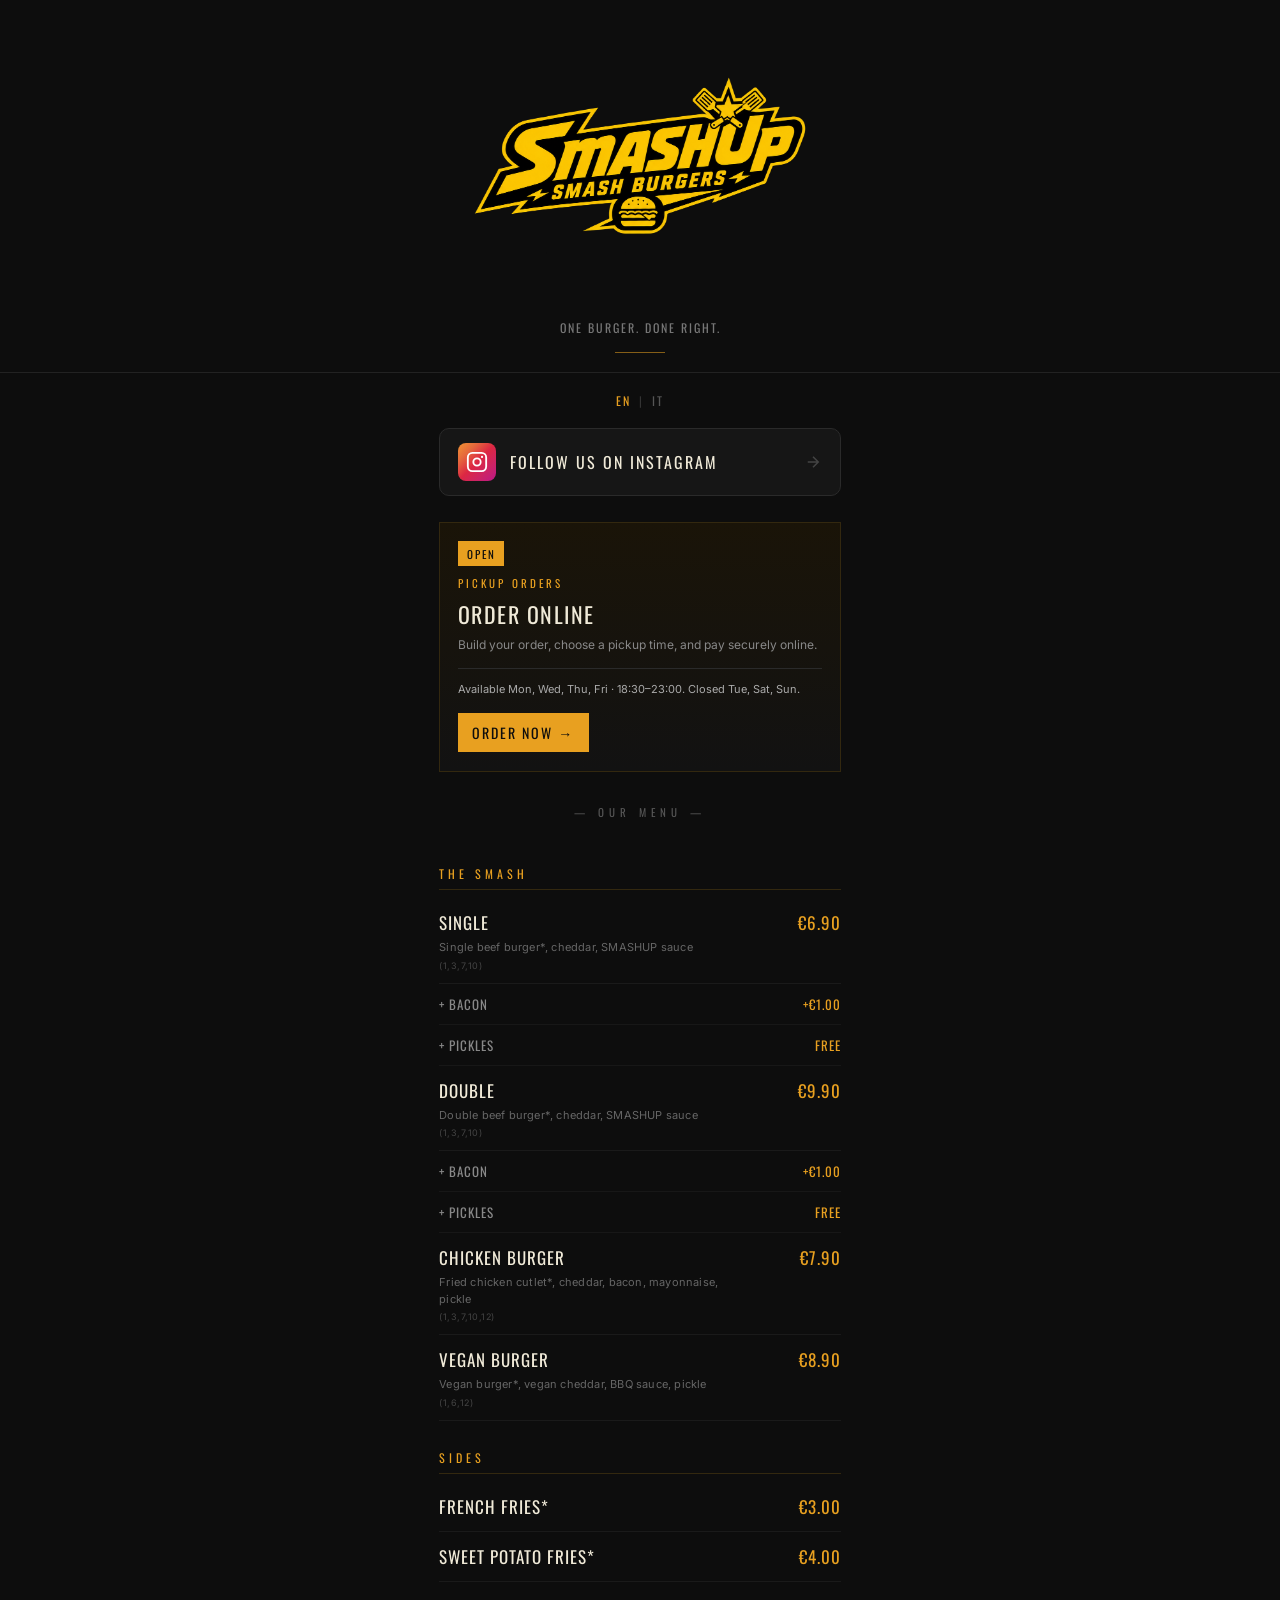
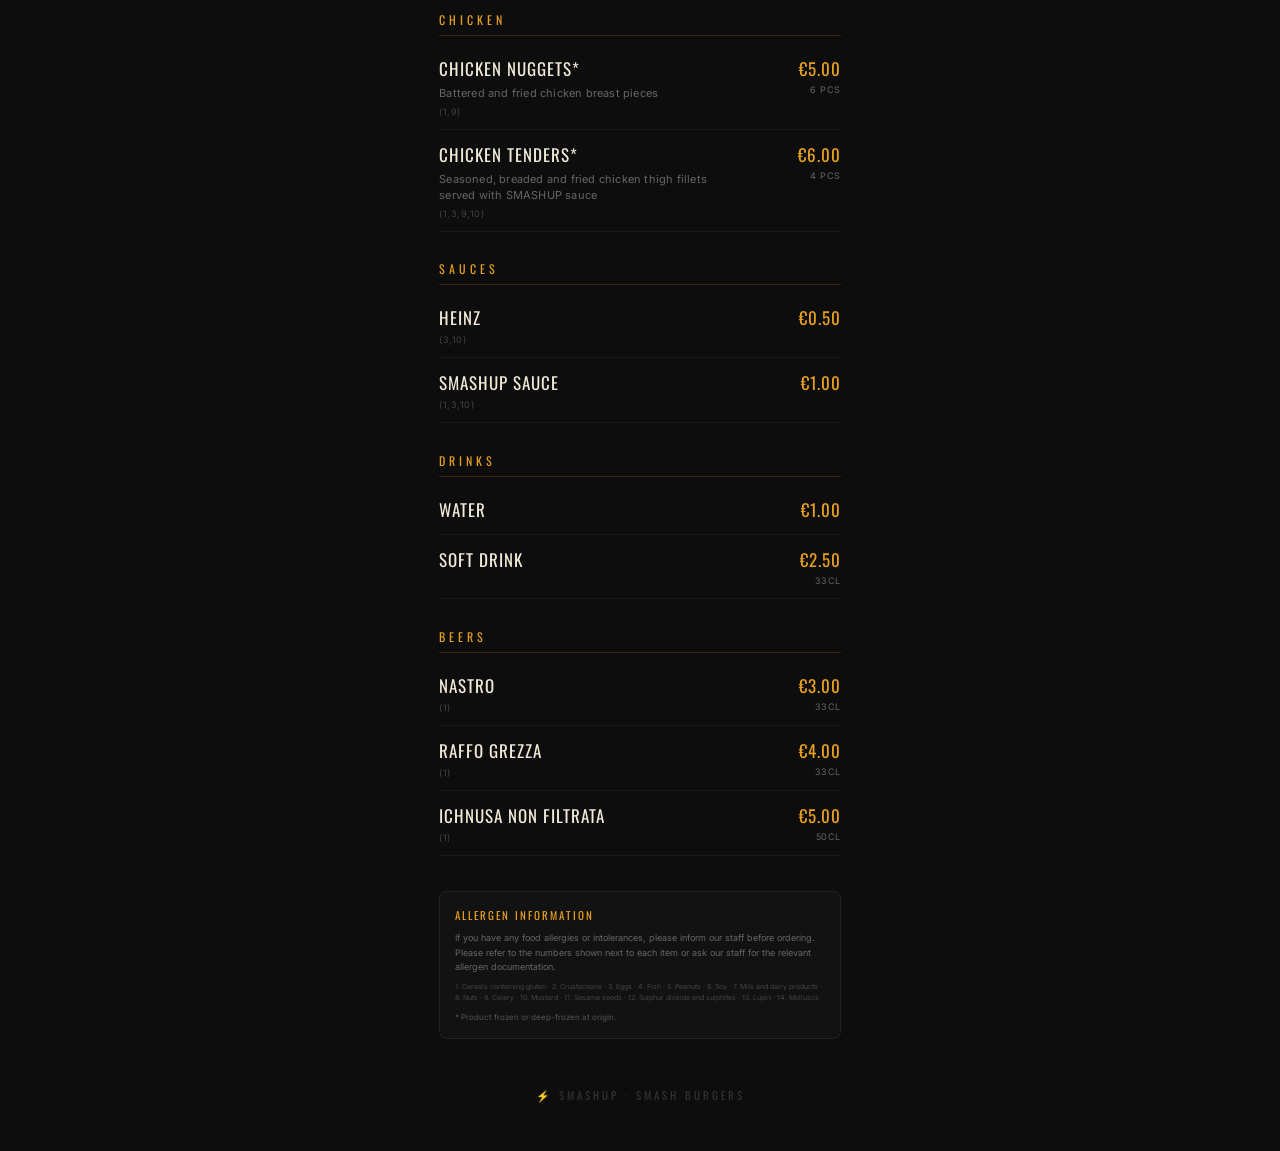
==== commit 92c1152d: "Set online pickup hours to 18:30–23:00. Co-authored-by: Cursor <cursoragent@cursor.com>" ====
--- a/index.html
+++ b/index.html
@@ -731,9 +731,9 @@
       >Build your order, choose a pickup time, and pay securely online.</p>
       <p
         class="order-card-meta"
-        data-en="Available Mon, Wed, Thu, Fri · 18:30–23:30. Closed Tue, Sat, Sun."
-        data-it="Disponibile lun, mer, gio, ven · 18:30–23:30. Chiuso mar, sab, dom."
-      >Available Mon, Wed, Thu, Fri · 18:30–23:30. Closed Tue, Sat, Sun.</p>
+        data-en="Available Mon, Wed, Thu, Fri · 18:30–23:00. Closed Tue, Sat, Sun."
+        data-it="Disponibile lun, mer, gio, ven · 18:30–23:00. Chiuso mar, sab, dom."
+      >Available Mon, Wed, Thu, Fri · 18:30–23:00. Closed Tue, Sat, Sun.</p>
       <span
         class="order-card-cta"
         data-en="ORDER NOW →"
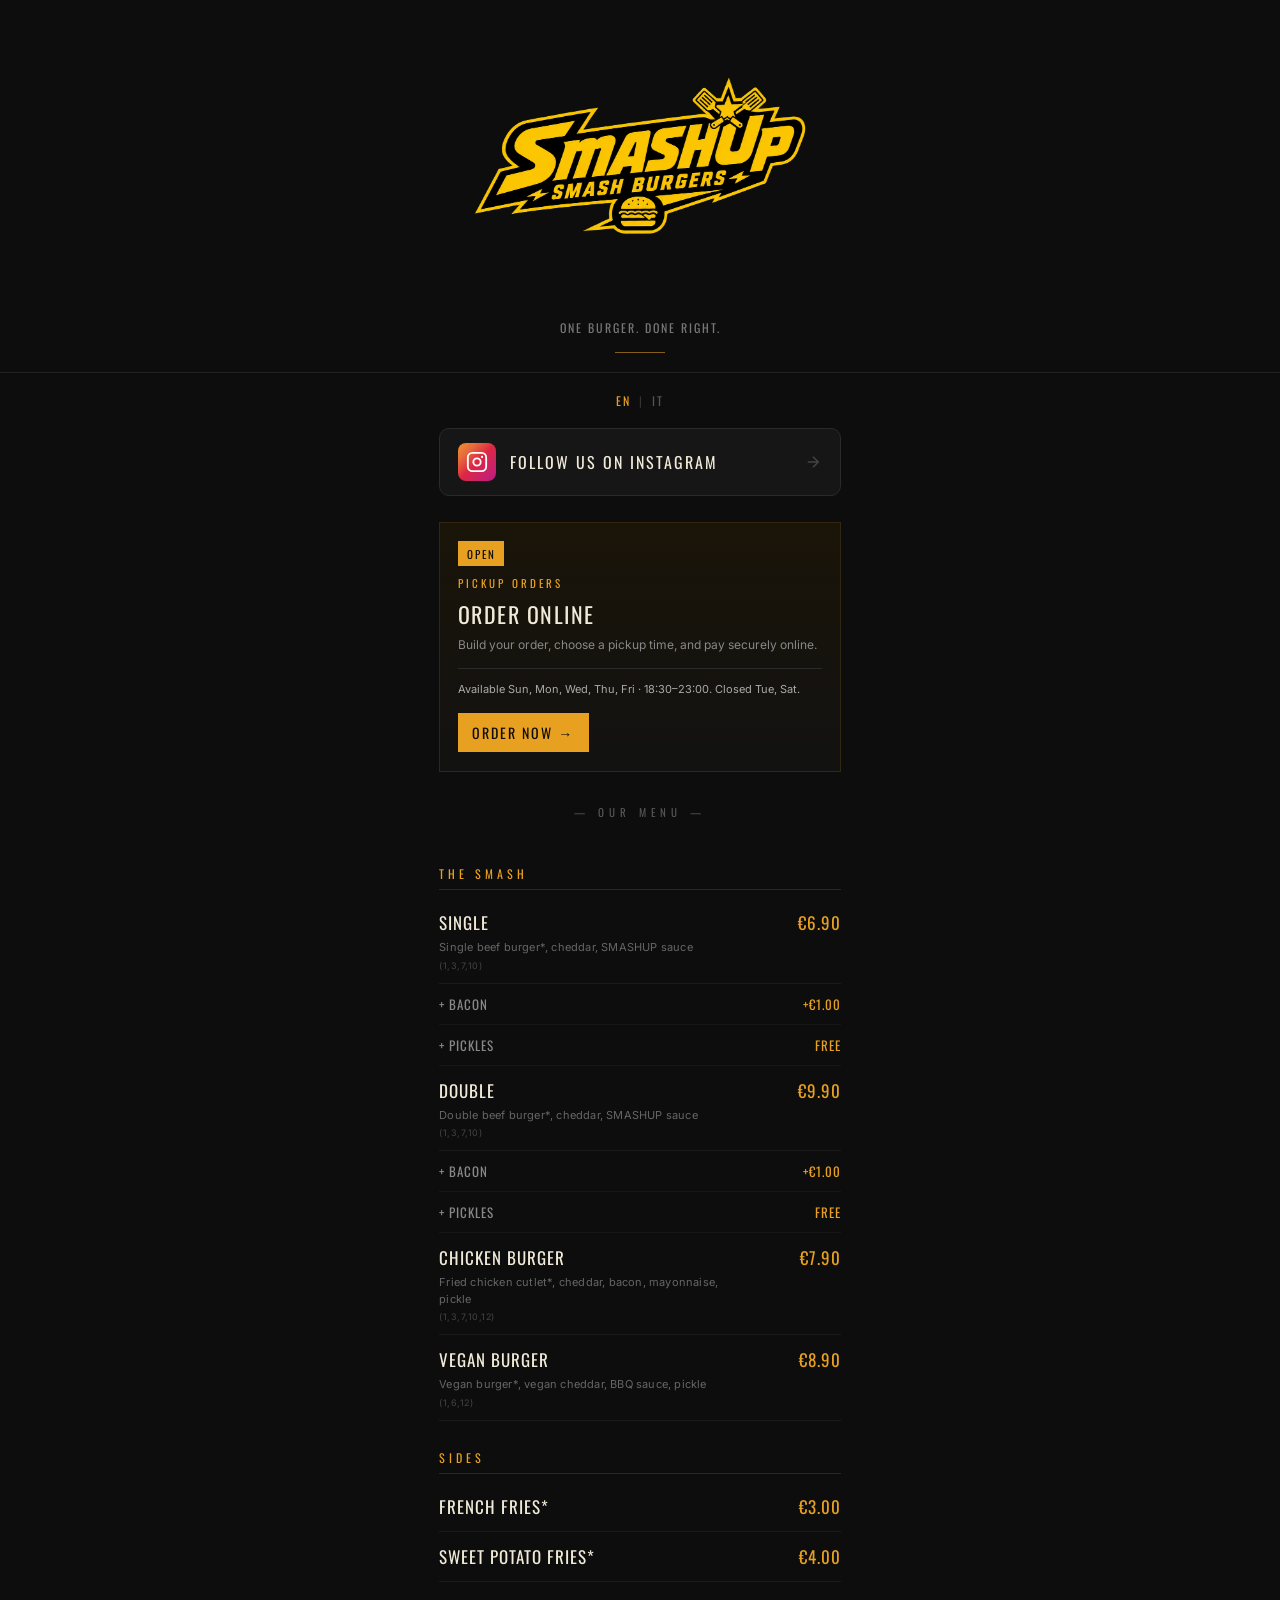
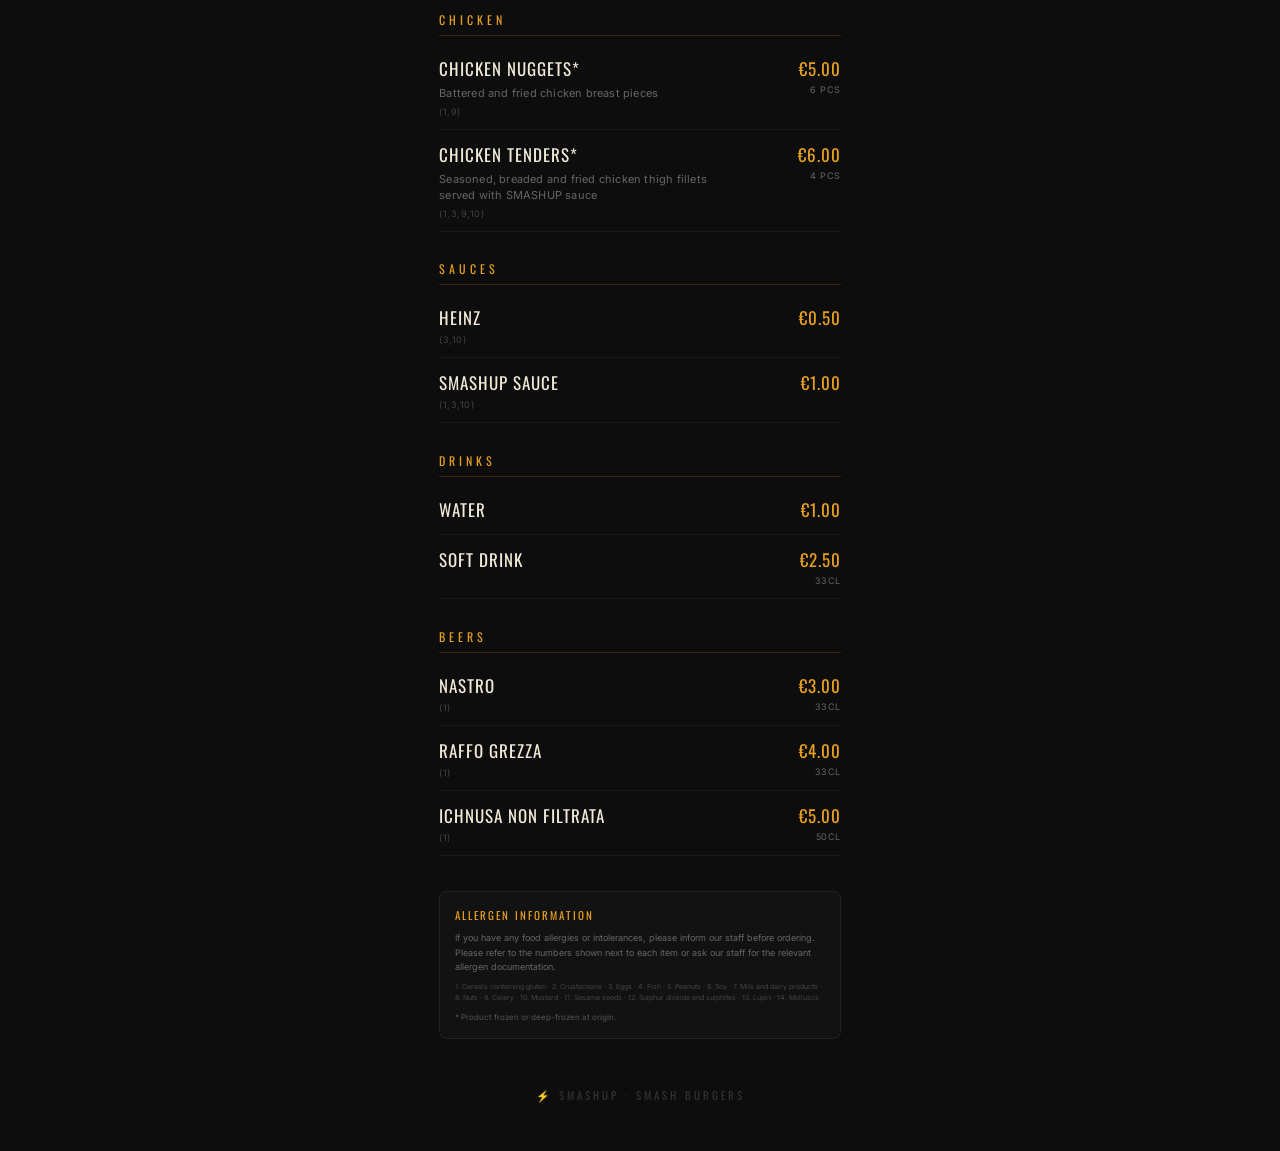
==== commit 88328eaf: "Temporarily open Sunday online ordering and pickup slots. Co-authored-by: Cursor <cursoragent@cursor" ====
--- a/index.html
+++ b/index.html
@@ -731,9 +731,9 @@
       >Build your order, choose a pickup time, and pay securely online.</p>
       <p
         class="order-card-meta"
-        data-en="Available Mon, Wed, Thu, Fri · 18:30–23:00. Closed Tue, Sat, Sun."
-        data-it="Disponibile lun, mer, gio, ven · 18:30–23:00. Chiuso mar, sab, dom."
-      >Available Mon, Wed, Thu, Fri · 18:30–23:00. Closed Tue, Sat, Sun.</p>
+        data-en="Available Sun, Mon, Wed, Thu, Fri · 18:30–23:00. Closed Tue, Sat."
+        data-it="Disponibile dom, lun, mer, gio, ven · 18:30–23:00. Chiuso mar, sab."
+      >Available Sun, Mon, Wed, Thu, Fri · 18:30–23:00. Closed Tue, Sat.</p>
       <span
         class="order-card-cta"
         data-en="ORDER NOW →"
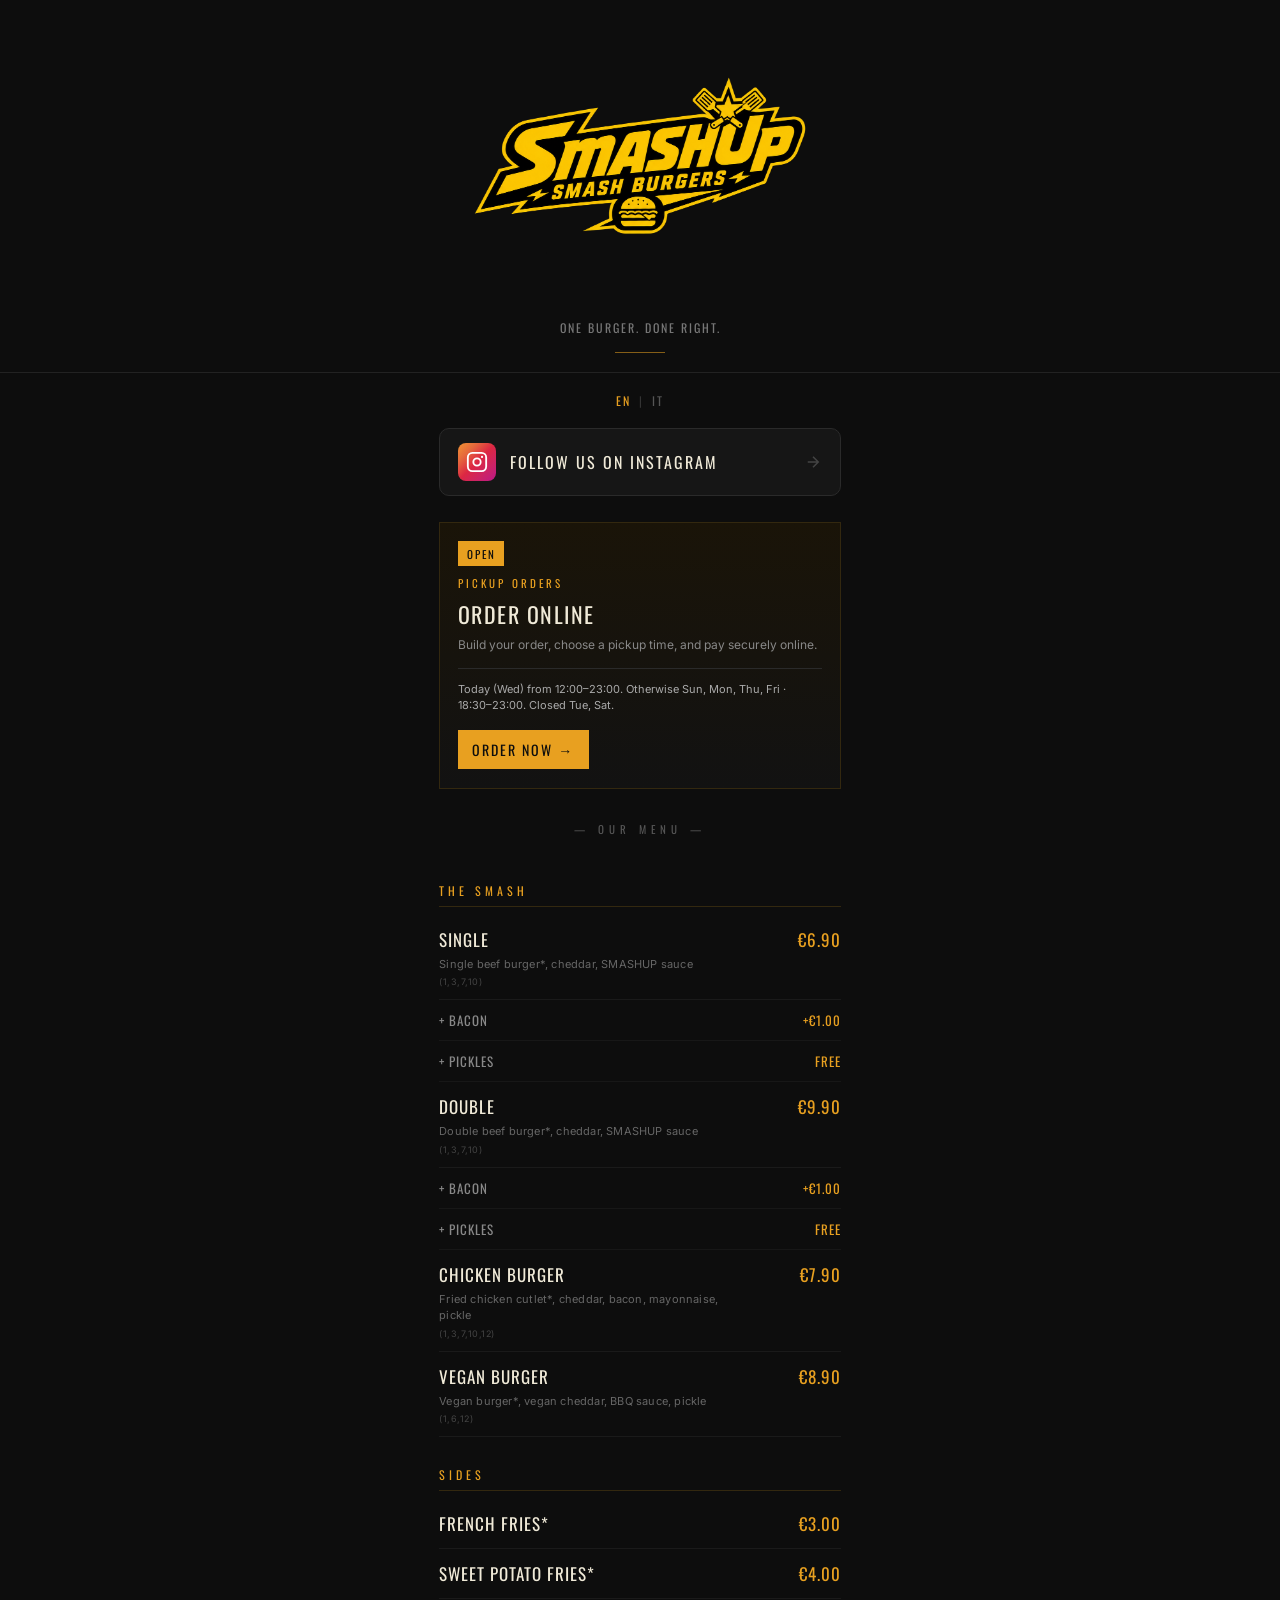
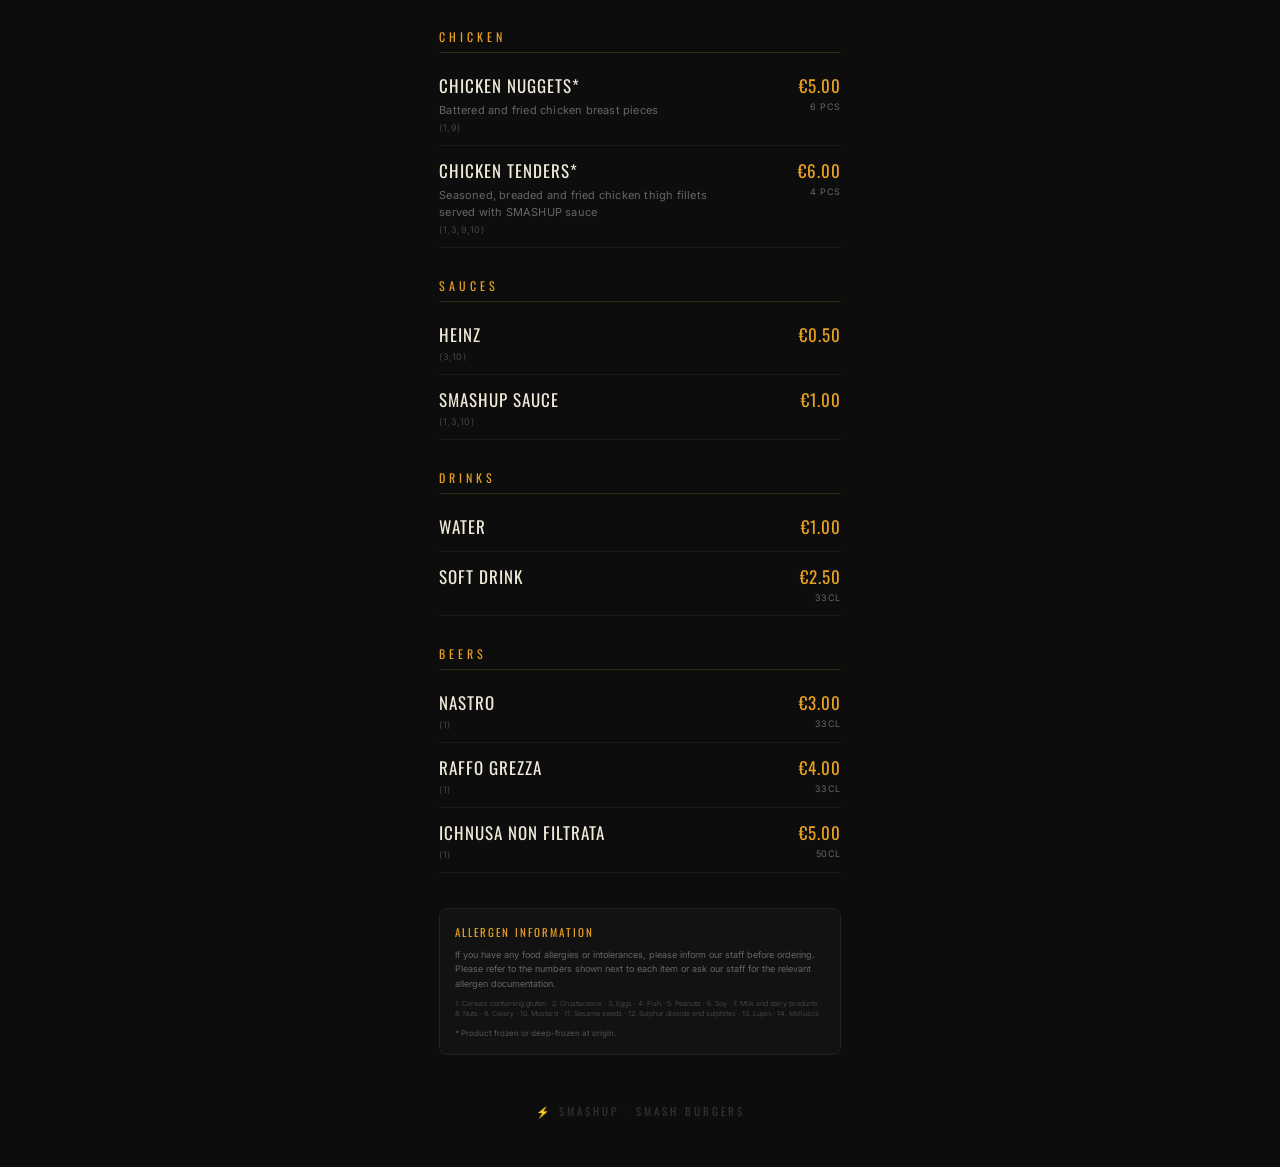
==== commit 22d0966a: "Open Wednesday pickup from 12:00 for today only. Co-authored-by: Cursor <cursoragent@cursor.com>" ====
--- a/index.html
+++ b/index.html
@@ -731,9 +731,9 @@
       >Build your order, choose a pickup time, and pay securely online.</p>
       <p
         class="order-card-meta"
-        data-en="Available Sun, Mon, Wed, Thu, Fri · 18:30–23:00. Closed Tue, Sat."
-        data-it="Disponibile dom, lun, mer, gio, ven · 18:30–23:00. Chiuso mar, sab."
-      >Available Sun, Mon, Wed, Thu, Fri · 18:30–23:00. Closed Tue, Sat.</p>
+        data-en="Today (Wed) from 12:00–23:00. Otherwise Sun, Mon, Thu, Fri · 18:30–23:00. Closed Tue, Sat."
+        data-it="Oggi (mer) dalle 12:00–23:00. Altrimenti dom, lun, gio, ven · 18:30–23:00. Chiuso mar, sab."
+      >Today (Wed) from 12:00–23:00. Otherwise Sun, Mon, Thu, Fri · 18:30–23:00. Closed Tue, Sat.</p>
       <span
         class="order-card-cta"
         data-en="ORDER NOW →"
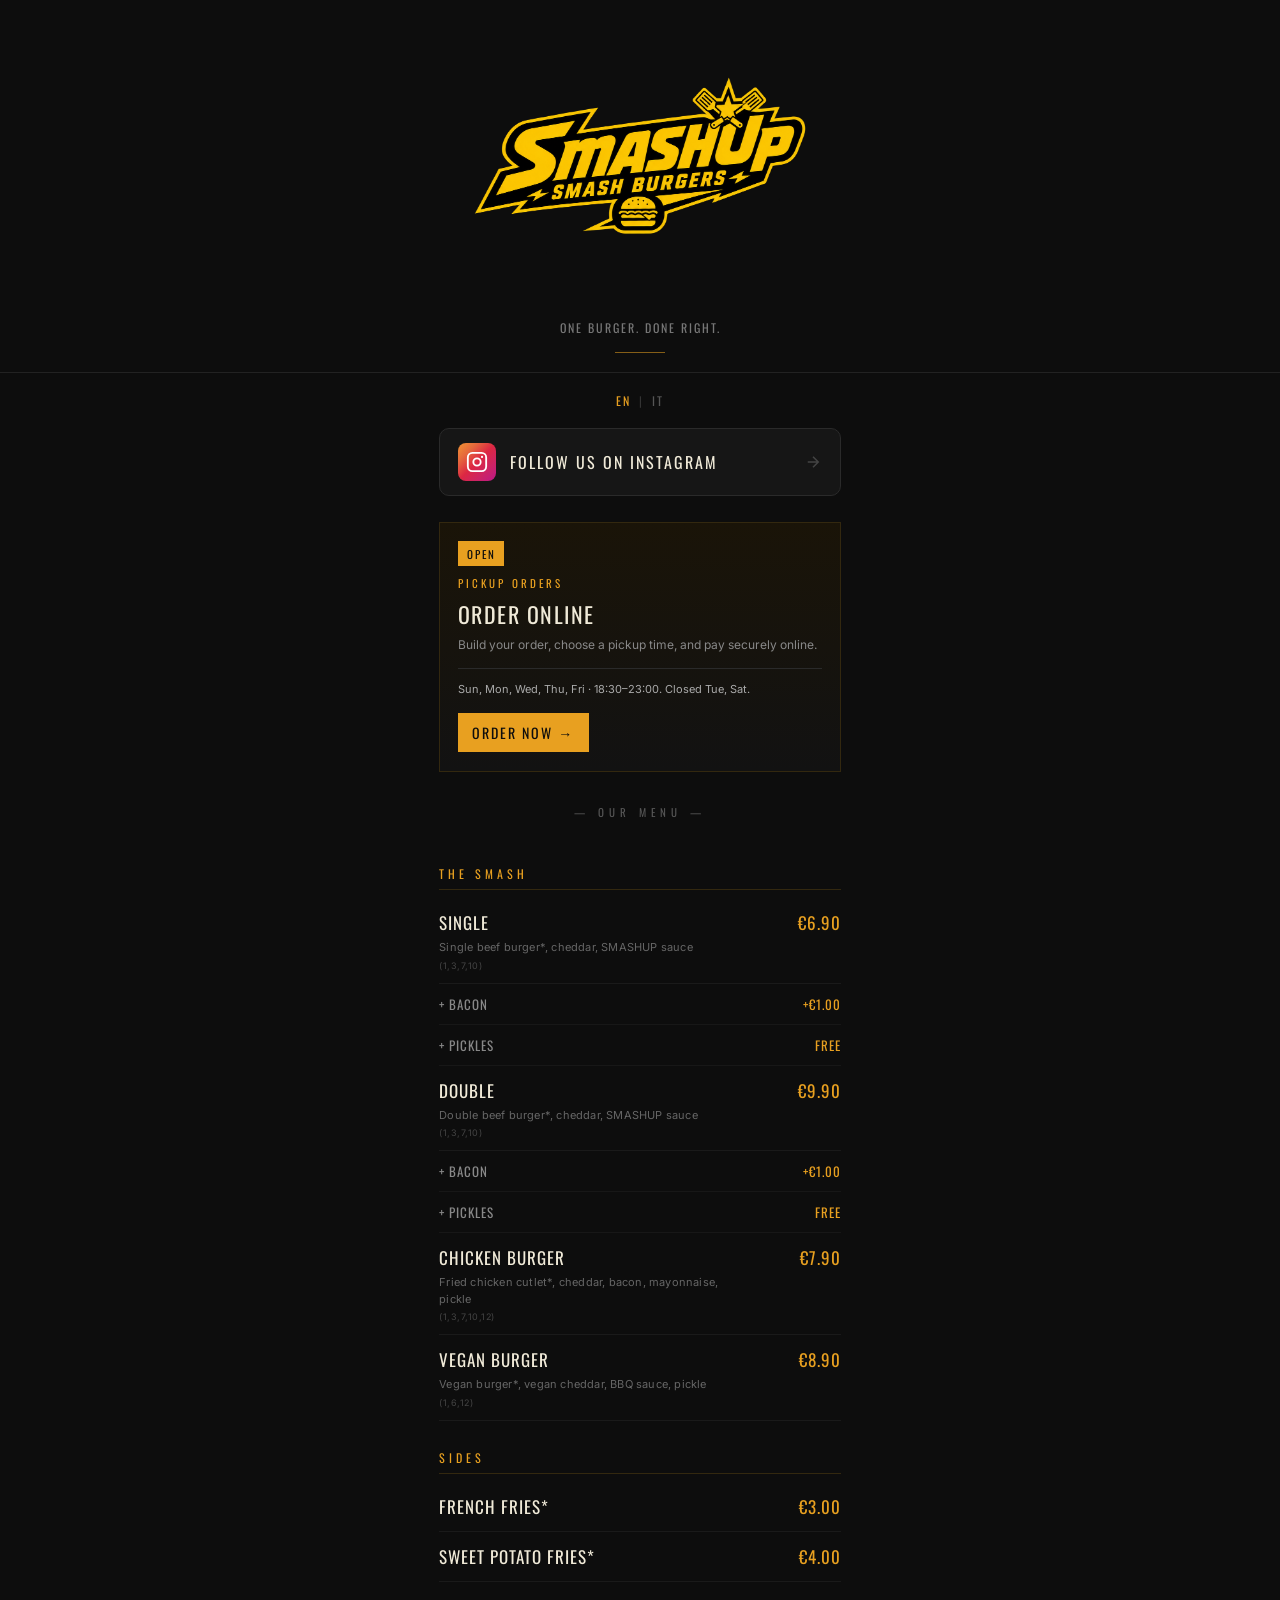
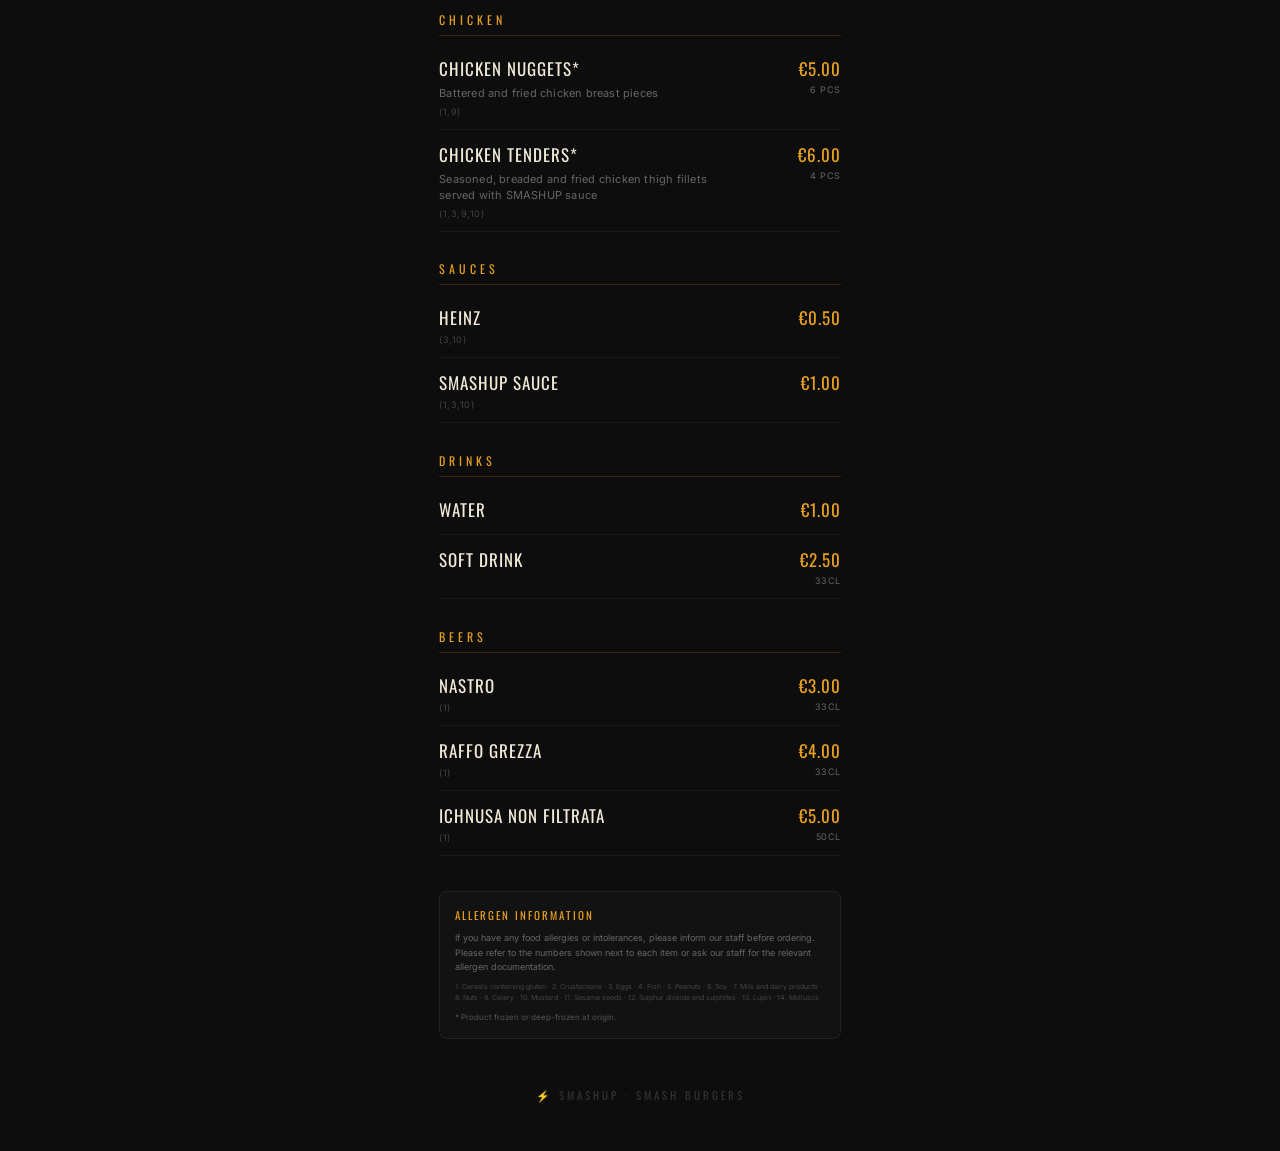
==== commit 448378ba: "Restore Wednesday pickup hours to 18:30–23:00. Co-authored-by: Cursor <cursoragent@cursor.com>" ====
--- a/index.html
+++ b/index.html
@@ -731,9 +731,9 @@
       >Build your order, choose a pickup time, and pay securely online.</p>
       <p
         class="order-card-meta"
-        data-en="Today (Wed) from 12:00–23:00. Otherwise Sun, Mon, Thu, Fri · 18:30–23:00. Closed Tue, Sat."
-        data-it="Oggi (mer) dalle 12:00–23:00. Altrimenti dom, lun, gio, ven · 18:30–23:00. Chiuso mar, sab."
-      >Today (Wed) from 12:00–23:00. Otherwise Sun, Mon, Thu, Fri · 18:30–23:00. Closed Tue, Sat.</p>
+        data-en="Sun, Mon, Wed, Thu, Fri · 18:30–23:00. Closed Tue, Sat."
+        data-it="Dom, lun, mer, gio, ven · 18:30–23:00. Chiuso mar, sab."
+      >Sun, Mon, Wed, Thu, Fri · 18:30–23:00. Closed Tue, Sat.</p>
       <span
         class="order-card-cta"
         data-en="ORDER NOW →"
